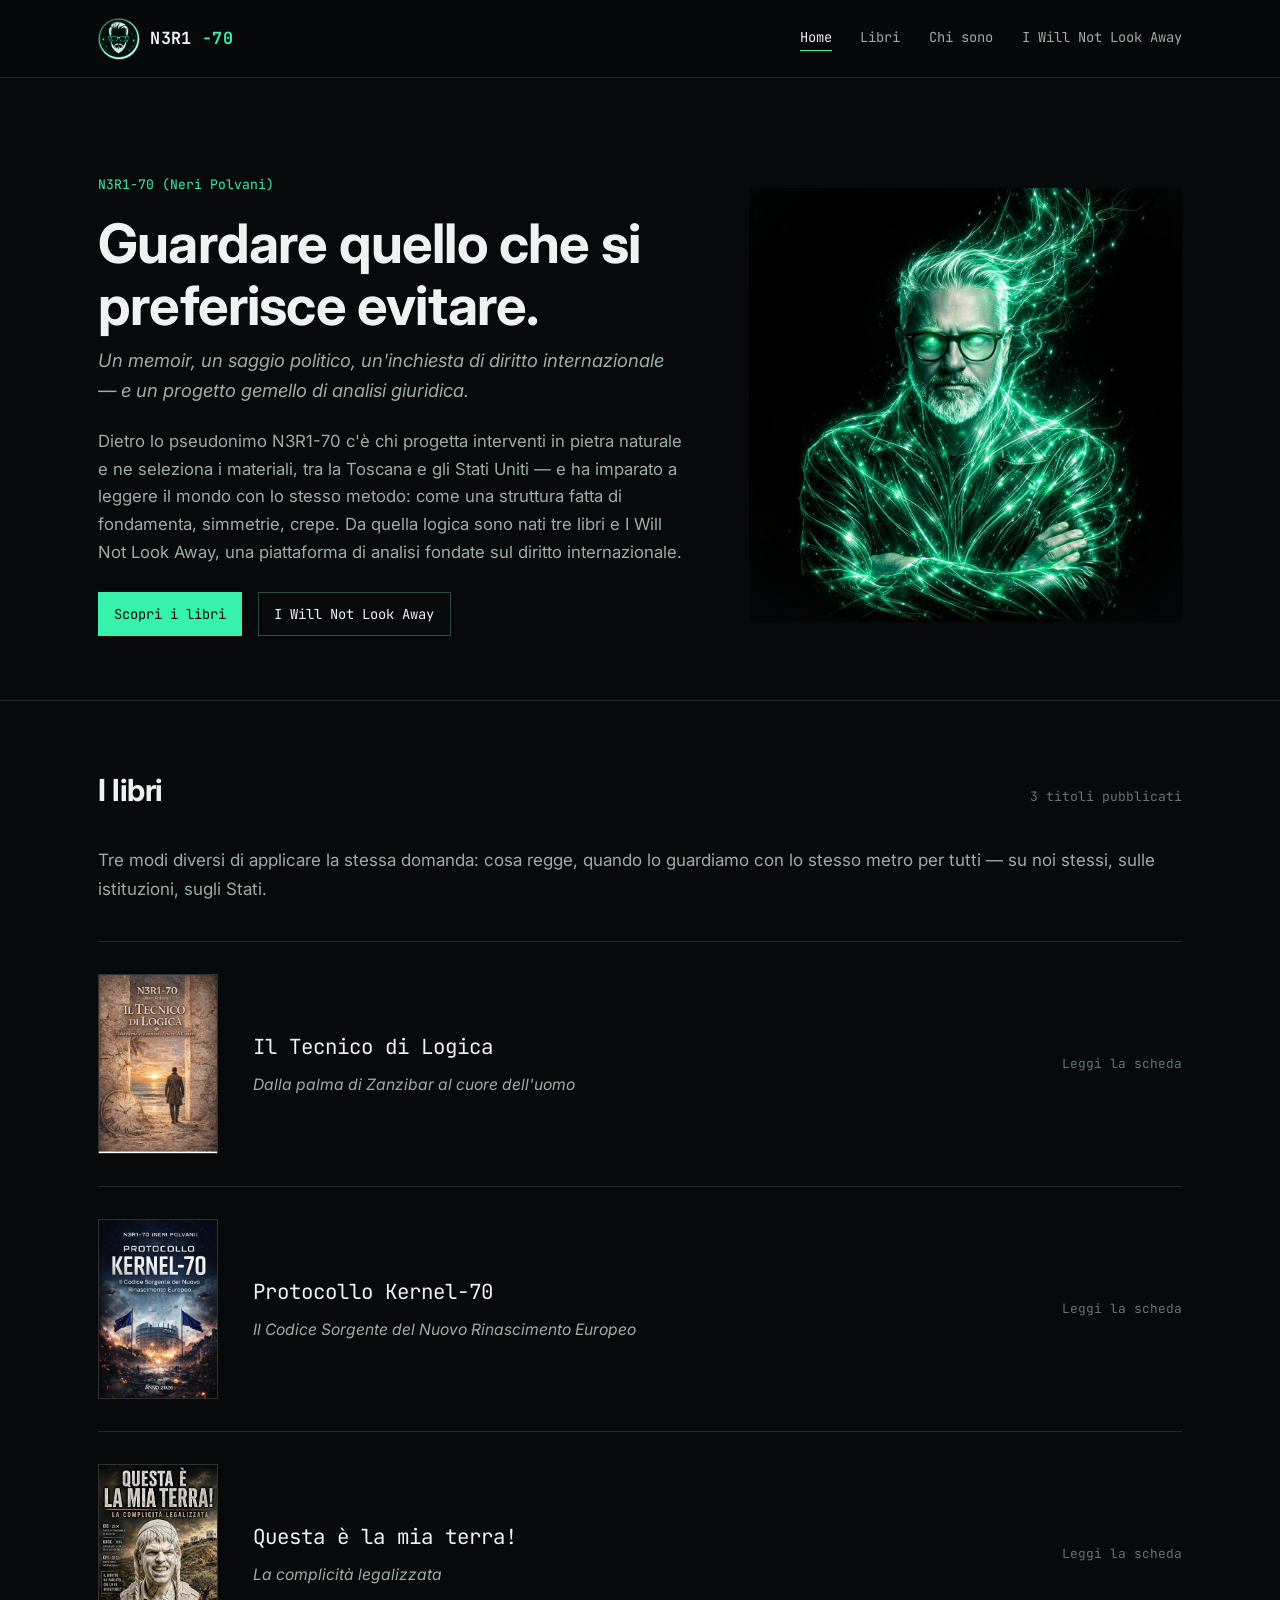
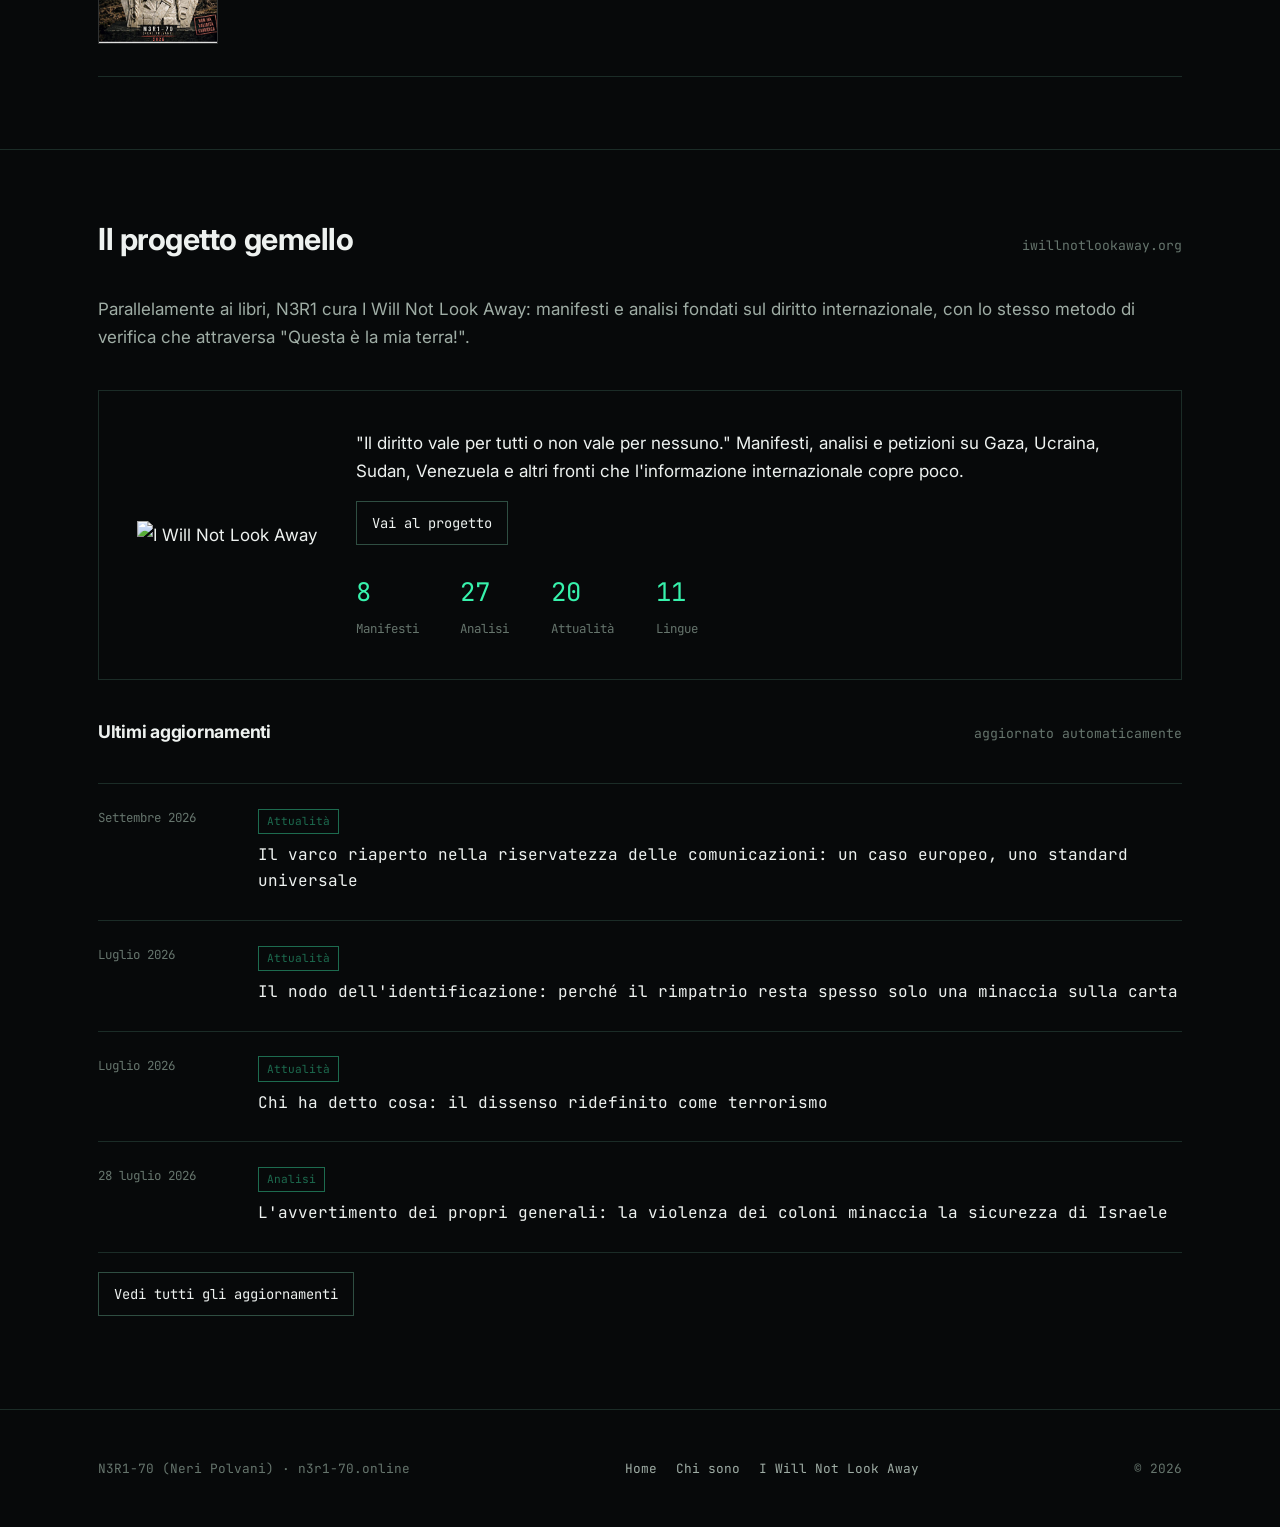
==== index.html @ 5b193ef1 "Add files via upload" ====
<!doctype html>
<html lang="it">
<head>
<meta charset="utf-8">
<meta name="viewport" content="width=device-width, initial-scale=1">
<title>N3R1-70 (Neri Polvani) — Il Tecnico di Logica | Libri e I Will Not Look Away</title>
<meta name="description" content="Sito di N3R1-70 (Neri Polvani): i libri Il Tecnico di Logica, Protocollo Kernel-70, Questa è la mia terra!, e il progetto I Will Not Look Away.">
<link rel="canonical" href="https://n3r1-70.online/index.html">
<meta property="og:title" content="N3R1-70 (Neri Polvani) — Il Tecnico di Logica | Libri e I Will Not Look Away">
<meta property="og:description" content="Sito di N3R1-70 (Neri Polvani): i libri Il Tecnico di Logica, Protocollo Kernel-70, Questa è la mia terra!, e il progetto I Will Not Look Away.">
<meta property="og:type" content="website">
<meta property="og:url" content="https://n3r1-70.online/index.html">
<meta property="og:image" content="https://n3r1-70.online/images/hero-portrait.jpg">
<meta name="theme-color" content="#07090a">
<link rel="icon" type="image/png" sizes="32x32" href="images/favicon-32.png">
<link rel="apple-touch-icon" href="images/favicon-180.png">
<link rel="preconnect" href="https://fonts.googleapis.com">
<link rel="preconnect" href="https://fonts.gstatic.com" crossorigin>
<link href="https://fonts.googleapis.com/css2?family=Inter:ital,wght@0,400;0,500;0,600;0,700;1,400;1,600&family=JetBrains+Mono:wght@400;500;700&display=swap" rel="stylesheet">
<link rel="stylesheet" href="css/style.css">

</head>
<body>
<a class="skip-link" href="#main">Vai al contenuto</a>
<div class="grid-backdrop" aria-hidden="true"></div>
<header class="site-header">
  <div class="shell">
    <a class="brand" href="index.html">
      <img src="images/logo.jpg" alt="" width="42" height="42">
      N3R1<span>-70</span>
    </a>
    <button class="nav-toggle" id="navToggle" aria-expanded="false" aria-controls="mainNav">☰</button>
    <nav class="main-nav" id="mainNav">
      <a href="index.html" aria-current="page">Home</a>
      <a href="index.html#libri">Libri</a>
      <a href="chi-sono.html">Chi sono</a>
      <a href="iwillnotlookaway.html">I Will Not Look Away</a>
    </nav>
  </div>
</header>
<main id="main">

<section class="hero">
  <div class="shell">
    <div>
      <span class="eyebrow-id">N3R1-70 (Neri Polvani)</span>
      <h1>Guardare quello che si preferisce evitare.</h1>
      <p class="subtitle">Un memoir, un saggio politico, un'inchiesta di diritto internazionale — e un progetto gemello di analisi giuridica.</p>
      <p class="lede">Dietro lo pseudonimo N3R1-70 c'è chi progetta interventi in pietra naturale e ne seleziona i materiali, tra la Toscana e gli Stati Uniti — e ha imparato a leggere il mondo con lo stesso metodo: come una struttura fatta di fondamenta, simmetrie, crepe. Da quella logica sono nati tre libri e I Will Not Look Away, una piattaforma di analisi fondate sul diritto internazionale.</p>
      <div class="hero-actions">
        <a class="btn btn-solid" href="#libri">Scopri i libri</a>
        <a class="btn" href="iwillnotlookaway.html">I Will Not Look Away</a>
      </div>
    </div>
    <div class="hero-portrait">
      <img src="images/hero-portrait.jpg" alt="Ritratto stilizzato dell'autore, sotto lo pseudonimo N3R1" width="1200" height="1200">
    </div>
  </div>
</section>

<section class="section" id="libri">
  <div class="shell">
    <div class="section-head">
      <h2>I libri</h2>
      <span class="section-note">3 titoli pubblicati</span>
    </div>
    <p class="section-intro">Tre modi diversi di applicare la stessa domanda: cosa regge, quando lo guardiamo con lo stesso metro per tutti — su noi stessi, sulle istituzioni, sugli Stati.</p>

    <div class="book-index">
      <a class="book-row" href="libro-tecnico-di-logica.html">
        <img class="book-thumb" src="images/covers/cover-tecnico-di-logica.jpg" alt="Copertina de Il Tecnico di Logica">
        <span>
          <span class="book-row-title" style="display:block;">Il Tecnico di Logica</span>
          <span class="book-row-sub">Dalla palma di Zanzibar al cuore dell'uomo</span>
        </span>
        <span class="book-row-cta">Leggi la scheda</span>
      </a>
      <a class="book-row" href="libro-protocollo-kernel-70.html">
        <img class="book-thumb" src="images/covers/cover-protocollo-kernel-70.jpg" alt="Copertina di Protocollo Kernel-70">
        <span>
          <span class="book-row-title" style="display:block;">Protocollo Kernel-70</span>
          <span class="book-row-sub">Il Codice Sorgente del Nuovo Rinascimento Europeo</span>
        </span>
        <span class="book-row-cta">Leggi la scheda</span>
      </a>
      <a class="book-row" href="libro-questa-e-la-mia-terra.html">
        <img class="book-thumb" src="images/covers/cover-questa-e-la-mia-terra.jpg" alt="Copertina di Questa è la mia terra!">
        <span>
          <span class="book-row-title" style="display:block;">Questa è la mia terra!</span>
          <span class="book-row-sub">La complicità legalizzata</span>
        </span>
        <span class="book-row-cta">Leggi la scheda</span>
      </a>
    </div>
  </div>
</section>

<section class="section">
  <div class="shell">
    <div class="section-head">
      <h2>Il progetto gemello</h2>
      <span class="section-note">iwillnotlookaway.org</span>
    </div>
    <p class="section-intro">Parallelamente ai libri, N3R1 cura I Will Not Look Away: manifesti e analisi fondati sul diritto internazionale, con lo stesso metodo di verifica che attraversa "Questa è la mia terra!".</p>

    <div class="iwnla-card">
      <img src="https://iwillnotlookaway.org/mark.png" alt="I Will Not Look Away" loading="lazy">
      <div>
        <p style="margin-bottom:1rem;">"Il diritto vale per tutti o non vale per nessuno." Manifesti, analisi e petizioni su Gaza, Ucraina, Sudan, Venezuela e altri fronti che l'informazione internazionale copre poco.</p>
        <a class="btn" href="iwillnotlookaway.html">Vai al progetto</a>
        <div class="stat-row">
          <div class="stat"><span class="stat-n" data-stat="manifesti">8</span><span class="stat-l">Manifesti</span></div>
          <div class="stat"><span class="stat-n" data-stat="analisi">27</span><span class="stat-l">Analisi</span></div>
          <div class="stat"><span class="stat-n" data-stat="attualita">20</span><span class="stat-l">Attualità</span></div>
          <div class="stat"><span class="stat-n" data-stat="lingue">11</span><span class="stat-l">Lingue</span></div>
        </div>
      </div>
    </div>

    <div class="section-head" style="margin-top:2.6rem;">
      <h2 style="font-size:1.1rem;">Ultimi aggiornamenti</h2>
      <span class="section-note">aggiornato automaticamente</span>
    </div>
    <div class="feed-list" id="feed-teaser" data-limit="4">
      <p class="feed-status">Caricamento aggiornamenti…</p>
    </div>
    <p style="margin-top:1.2rem;"><a class="btn" href="iwillnotlookaway.html">Vedi tutti gli aggiornamenti</a></p>
  </div>
</section>
</main>
<footer class="site-footer">
  <div class="shell">
    <span>N3R1-70 (Neri Polvani) · n3r1-70.online</span>
    <div class="footer-links">
      <a href="index.html">Home</a>
      <a href="chi-sono.html">Chi sono</a>
      <a href="iwillnotlookaway.html">I Will Not Look Away</a>
    </div>
    <span>&copy; 2026</span>
  </div>
</footer>
<script src="js/main.js"></script>
<script src="js/feed.js" defer></script>
</body>
</html>
---- css/style.css ----
/* ==========================================================================
   N3R1-70 — design system
   Palette e trama derivano dal logo del progetto (rete di linee su nero,
   verde-menta luminoso). Titoli in monospazio (logica/codice), testo in
   serif (memoria/letteratura) — la stessa dualità che attraversa i libri.
   ========================================================================== */

:root{
  --bg: #07090a;
  --bg-panel: #0d1210;
  --bg-panel-raised: #101715;
  --line: rgba(150, 255, 210, 0.14);
  --line-strong: rgba(150, 255, 210, 0.28);
  --frame: rgba(255, 255, 255, 0.16);
  --frame-hover: rgba(255, 255, 255, 0.34);
  --accent: #37f2ac;
  --accent-soft: rgba(55, 242, 172, 0.12);
  --accent-dim: #1d6b4f;
  --text: #eef2f0;
  --text-muted: #9fada5;
  --text-faint: #66756d;

  --font-mono: 'JetBrains Mono', ui-monospace, SFMono-Regular, Menlo, monospace;
  --font-display: 'Inter', -apple-system, 'Segoe UI', sans-serif;
  --font-serif: 'Inter', -apple-system, 'Segoe UI', sans-serif;

  --measure: 42em;
  --gutter: clamp(1.25rem, 4vw, 3rem);
}

*, *::before, *::after{ box-sizing: border-box; }

html{ background: var(--bg); color-scheme: dark; }

body{
  margin: 0;
  background: var(--bg);
  color: var(--text);
  font-family: var(--font-serif);
  font-size: 17px;
  line-height: 1.65;
  -webkit-font-smoothing: antialiased;
}

img{ max-width: 100%; display: block; }

a{ color: inherit; }

::selection{ background: var(--accent); color: #04120c; }

h1, h2, h3, h4{
  font-family: var(--font-display);
  font-weight: 700;
  line-height: 1.15;
  letter-spacing: -0.015em;
  margin: 0 0 0.6em;
}

p{ margin: 0 0 1.2em; }

.measure{ }

/* -------------------------------- backdrop -------------------------------- */

.grid-backdrop{
  position: fixed;
  inset: 0;
  z-index: -1;
  background-image:
    linear-gradient(var(--line) 1px, transparent 1px),
    linear-gradient(90deg, var(--line) 1px, transparent 1px);
  background-size: 64px 64px;
  -webkit-mask-image: radial-gradient(ellipse 80% 60% at 50% -10%, black 0%, transparent 70%);
          mask-image: radial-gradient(ellipse 80% 60% at 50% -10%, black 0%, transparent 70%);
  opacity: 0.55;
}

/* ---------------------------------- shell ---------------------------------- */

.shell{
  max-width: 1180px;
  margin: 0 auto;
  padding: 0 var(--gutter);
}

/* ----------------------------------- nav ------------------------------------ */

.site-header{
  border-bottom: 1px solid var(--line);
  position: sticky;
  top: 0;
  background: rgba(7, 9, 10, 0.86);
  backdrop-filter: blur(10px);
  z-index: 20;
}

.site-header .shell{
  display: flex;
  align-items: center;
  justify-content: space-between;
  padding-top: 1.1rem;
  padding-bottom: 1.1rem;
  gap: 1.5rem;
}

.brand{
  display: flex;
  align-items: center;
  gap: 0.65rem;
  text-decoration: none;
  font-family: var(--font-mono);
  font-weight: 700;
  font-size: 1.05rem;
  letter-spacing: 0.02em;
  color: var(--text);
  white-space: nowrap;
}

.brand img{
  width: 42px;
  height: 42px;
  border-radius: 50%;
  border: 1px solid var(--line-strong);
}

.brand span{ color: var(--accent); }

.main-nav{
  display: flex;
  gap: clamp(1rem, 2.4vw, 1.8rem);
  flex-wrap: wrap;
  font-family: var(--font-mono);
  font-size: 0.86rem;
}

.main-nav a{
  text-decoration: none;
  color: var(--text-muted);
  padding-bottom: 2px;
  border-bottom: 1px solid transparent;
  transition: color .15s ease, border-color .15s ease;
}

.main-nav a:hover,
.main-nav a[aria-current="page"]{
  color: var(--text);
  border-color: var(--accent);
}

.nav-toggle{ display: none; }

@media (max-width: 720px){
  .nav-toggle{
    display: inline-flex;
    align-items: center;
    justify-content: center;
    width: 38px; height: 38px;
    border: 1px solid var(--line-strong);
    background: transparent;
    color: var(--text);
    font-family: var(--font-mono);
  }
  .main-nav{
    display: none;
    position: absolute;
    top: 100%; left: 0; right: 0;
    background: var(--bg-panel);
    border-bottom: 1px solid var(--line);
    padding: 1rem var(--gutter) 1.4rem;
    flex-direction: column;
    gap: 0.9rem;
  }
  .main-nav.is-open{ display: flex; }
}

/* ---------------------------------- hero ------------------------------------ */

.hero{
  padding: clamp(3rem, 8vw, 6rem) 0 clamp(2.5rem, 6vw, 4rem);
  border-bottom: 1px solid var(--line);
}

.hero .shell{
  display: grid;
  grid-template-columns: 1.15fr 0.85fr;
  gap: clamp(2rem, 5vw, 4rem);
  align-items: center;
}

@media (max-width: 860px){
  .hero .shell{ grid-template-columns: 1fr; }
  .hero-portrait{ order: -1; max-width: min(440px, 85%); margin: 0 auto; }
}

.eyebrow-id{
  font-family: var(--font-mono);
  font-size: 0.82rem;
  color: var(--accent);
  display: block;
  margin-bottom: 1rem;
}

.hero h1{
  font-size: clamp(2.1rem, 4.4vw, 3.4rem);
  margin-bottom: 0.5rem;
}

.hero .subtitle{
  font-family: var(--font-serif);
  font-style: italic;
  color: var(--text-muted);
  font-size: 1.15rem;
  margin-bottom: 1.4rem;
}

.hero p.lede{
  color: var(--text-muted);
  font-size: 1.05rem;
}

.hero-actions{
  display: flex;
  gap: 1rem;
  flex-wrap: wrap;
  margin-top: 1.6rem;
}

.hero-portrait{
  position: relative;
}

.hero-portrait img{
  width: 100%;
  height: auto;
  display: block;
  -webkit-mask-image: radial-gradient(ellipse 82% 82% at 50% 45%, black 62%, transparent 100%);
          mask-image: radial-gradient(ellipse 82% 82% at 50% 45%, black 62%, transparent 100%);
}

/* --------------------------------- buttons ---------------------------------- */

.btn{
  display: inline-flex;
  align-items: center;
  gap: 0.5rem;
  font-family: var(--font-mono);
  font-size: 0.86rem;
  text-decoration: none;
  padding: 0.7em 1.1em;
  border: 1px solid var(--line-strong);
  color: var(--text);
  background: transparent;
  transition: border-color .15s ease, background .15s ease, color .15s ease;
}

.btn:hover{ border-color: var(--accent); color: var(--accent); }

.btn-solid{
  background: var(--accent);
  color: #04140d;
  border-color: var(--accent);
}

.btn-solid:hover{
  background: transparent;
  color: var(--accent);
}

/* --------------------------------- sections ---------------------------------- */

.section{
  padding: clamp(2.6rem, 6vw, 4.5rem) 0;
  border-bottom: 1px solid var(--line);
}

.section:last-of-type{ border-bottom: none; }

.section-head{
  display: flex;
  justify-content: space-between;
  align-items: baseline;
  gap: 1.5rem;
  margin-bottom: clamp(1.6rem, 4vw, 2.4rem);
  flex-wrap: wrap;
}

.section-head h2{ font-size: clamp(1.4rem, 2.6vw, 1.9rem); margin: 0; }

.section-head .section-note{
  font-family: var(--font-mono);
  font-size: 0.82rem;
  color: var(--text-faint);
}

.section-intro{
  color: var(--text-muted);
  margin-bottom: clamp(1.6rem, 4vw, 2.4rem);
}

/* ------------------------------ book index list ------------------------------- */

.book-index{
  border-top: 1px solid var(--line);
}

.book-row{
  display: grid;
  grid-template-columns: 7.5rem 1fr auto;
  gap: clamp(1rem, 3vw, 2.2rem);
  align-items: center;
  padding: clamp(1.4rem, 3vw, 2rem) 0;
  border-bottom: 1px solid var(--line);
  text-decoration: none;
  color: var(--text);
}

.book-row:hover .book-row-title{ color: var(--accent); }

.book-mark{
  font-family: var(--font-mono);
  font-size: 0.75rem;
  color: var(--text-faint);
  border: 1px solid var(--line-strong);
  padding: 0.5rem 0.4rem;
  text-align: center;
  transition: border-color .15s ease, color .15s ease;
}

.book-thumb{
  width: 100%;
  aspect-ratio: 2 / 3;
  object-fit: cover;
  border: 1px solid var(--frame);
  transition: border-color .15s ease;
}

.book-row:hover .book-thumb{ border-color: var(--frame-hover); }

.book-row-title{
  font-family: var(--font-mono);
  font-size: clamp(1.05rem, 2vw, 1.3rem);
  transition: color .15s ease;
  margin-bottom: 0.35rem;
}

.book-row-sub{
  font-family: var(--font-serif);
  font-style: italic;
  color: var(--text-muted);
  font-size: 0.98rem;
}

.book-row-cta{
  font-family: var(--font-mono);
  font-size: 0.8rem;
  color: var(--text-faint);
  white-space: nowrap;
}

@media (max-width: 620px){
  .book-row{ grid-template-columns: 5.5rem 1fr; }
  .book-row-cta{ display: none; }
}

/* --------------------------------- book page ---------------------------------- */

.book-hero{
  display: grid;
  grid-template-columns: 220px 1fr;
  gap: clamp(1.8rem, 4vw, 3rem);
  align-items: start;
  padding: clamp(2.4rem, 6vw, 4rem) 0;
  border-bottom: 1px solid var(--line);
}

@media (max-width: 720px){
  .book-hero{ grid-template-columns: 1fr; }
  .book-cover{ max-width: 200px; }
}

.book-cover{
  border: 1px solid var(--frame);
  background: var(--bg-panel);
  padding: 8px;
  position: relative;
  box-shadow: 0 30px 60px -30px rgba(0,0,0,0.7);
}

.book-cover img{
  width: 100%;
  height: auto;
  display: block;
}

.book-meta-label{
  font-family: var(--font-mono);
  font-size: 0.78rem;
  color: var(--accent);
  display: block;
  margin-bottom: 0.9rem;
}

.book-hero h1{ font-size: clamp(1.8rem, 3.6vw, 2.6rem); }

.book-hero .subtitle{
  font-family: var(--font-serif);
  font-style: italic;
  color: var(--text-muted);
  font-size: 1.1rem;
  margin-bottom: 1.3rem;
}

.byline{
  font-family: var(--font-mono);
  font-size: 0.82rem;
  color: var(--text-faint);
  margin-top: -0.8rem;
  margin-bottom: 1.3rem;
}

.book-body{
  padding-top: clamp(2rem, 5vw, 3rem);
}

.book-body p{ color: var(--text); }

.book-body p:first-of-type{
  font-size: 1.08rem;
}

.pull{
  border-left: 2px solid var(--accent);
  padding-left: 1.2rem;
  margin: 2rem 0;
  font-family: var(--font-serif);
  font-style: italic;
  color: var(--text-muted);
  font-size: 1.1rem;
}

.protocol-list{
  list-style: none;
  margin: 1.6rem 0;
  padding: 0;
  display: grid;
  gap: 0.9rem;
}

.protocol-list li{
  border: 1px solid var(--line);
  padding: 0.9rem 1.1rem;
  background: var(--bg-panel);
}

.protocol-list strong{
  font-family: var(--font-mono);
  color: var(--accent);
  display: block;
  font-size: 0.92rem;
  margin-bottom: 0.3rem;
}

/* ----------------------------------- feed ------------------------------------ */

.feed-list{ border-top: 1px solid var(--line); }

.feed-item{
  display: grid;
  grid-template-columns: 8rem 1fr;
  gap: clamp(1rem, 3vw, 2rem);
  padding: 1.3rem 0;
  border-bottom: 1px solid var(--line);
  text-decoration: none;
  color: var(--text);
}

.feed-item:hover .feed-title{ color: var(--accent); }

.feed-date{
  font-family: var(--font-mono);
  font-size: 0.78rem;
  color: var(--text-faint);
  padding-top: 0.2rem;
}

.feed-title{
  font-family: var(--font-mono);
  font-size: 1rem;
  transition: color .15s ease;
  margin-bottom: 0.3rem;
}

.feed-excerpt{
  color: var(--text-muted);
  font-size: 0.95rem;
  margin: 0;
}

.feed-category{
  display: inline-block;
  font-family: var(--font-mono);
  font-size: 0.7rem;
  color: var(--accent-dim);
  border: 1px solid var(--accent-dim);
  padding: 0.15rem 0.5rem;
  margin-bottom: 0.5rem;
}

@media (max-width: 620px){
  .feed-item{ grid-template-columns: 1fr; gap: 0.4rem; }
}

.feed-status{
  font-family: var(--font-mono);
  font-size: 0.85rem;
  color: var(--text-faint);
  padding: 1.2rem 0;
}

/* ---------------------------------- panel card -------------------------------- */

.panel{
  border: 1px solid var(--line);
  background: var(--bg-panel);
  padding: clamp(1.6rem, 4vw, 2.4rem);
}

.panel + .panel{ margin-top: 1.2rem; }

.iwnla-card{
  display: grid;
  grid-template-columns: auto 1fr;
  gap: clamp(1.4rem, 4vw, 2.4rem);
  align-items: center;
  border: 1px solid var(--line);
  padding: clamp(1.6rem, 4vw, 2.4rem);
}

@media (max-width: 700px){
  .iwnla-card{ grid-template-columns: 1fr; }
}

.iwnla-card img{ max-width: 220px; max-height: 110px; width: auto; height: auto; object-fit: contain; }

.stat-row{
  display: flex;
  flex-wrap: wrap;
  gap: clamp(1.4rem, 4vw, 2.6rem);
  margin-top: 1.6rem;
}

.stat{
  font-family: var(--font-mono);
}

.stat .stat-n{
  font-size: 1.6rem;
  color: var(--accent);
  display: block;
}

.stat .stat-l{
  font-size: 0.78rem;
  color: var(--text-faint);
}

/* --------------------------------- about / bio -------------------------------- */

.bio-grid{
  display: grid;
  grid-template-columns: 1fr 1fr;
  gap: clamp(2rem, 5vw, 4rem);
  align-items: start;
}

@media (max-width: 780px){
  .bio-grid{ grid-template-columns: 1fr; }
}

.timeline{
  border-left: 1px solid var(--line-strong);
  padding-left: 1.4rem;
  display: grid;
  gap: 1.4rem;
}

.timeline-item .t-mark{
  font-family: var(--font-mono);
  font-size: 0.78rem;
  color: var(--accent);
  display: block;
  margin-bottom: 0.3rem;
}

/* ----------------------------------- footer ------------------------------------ */

.site-footer{
  border-top: 1px solid var(--line);
  padding: clamp(2rem, 5vw, 3rem) 0;
}

.site-footer .shell{
  display: flex;
  justify-content: space-between;
  align-items: center;
  flex-wrap: wrap;
  gap: 1rem;
  font-family: var(--font-mono);
  font-size: 0.8rem;
  color: var(--text-faint);
}

.site-footer a{ text-decoration: none; color: var(--text-muted); }
.site-footer a:hover{ color: var(--accent); }

.footer-links{ display: flex; gap: 1.2rem; flex-wrap: wrap; }

/* ------------------------------------ misc -------------------------------------- */

.skip-link{
  position: absolute;
  left: -999px;
  top: auto;
  background: var(--accent);
  color: #04140d;
  padding: 0.6rem 1rem;
  font-family: var(--font-mono);
  z-index: 100;
}
.skip-link:focus{ left: var(--gutter); top: 0.6rem; }

:focus-visible{
  outline: 2px solid var(--accent);
  outline-offset: 2px;
}

@media (prefers-reduced-motion: reduce){
  *{ animation-duration: 0.001ms !important; animation-iteration-count: 1 !important; transition-duration: 0.001ms !important; }
}
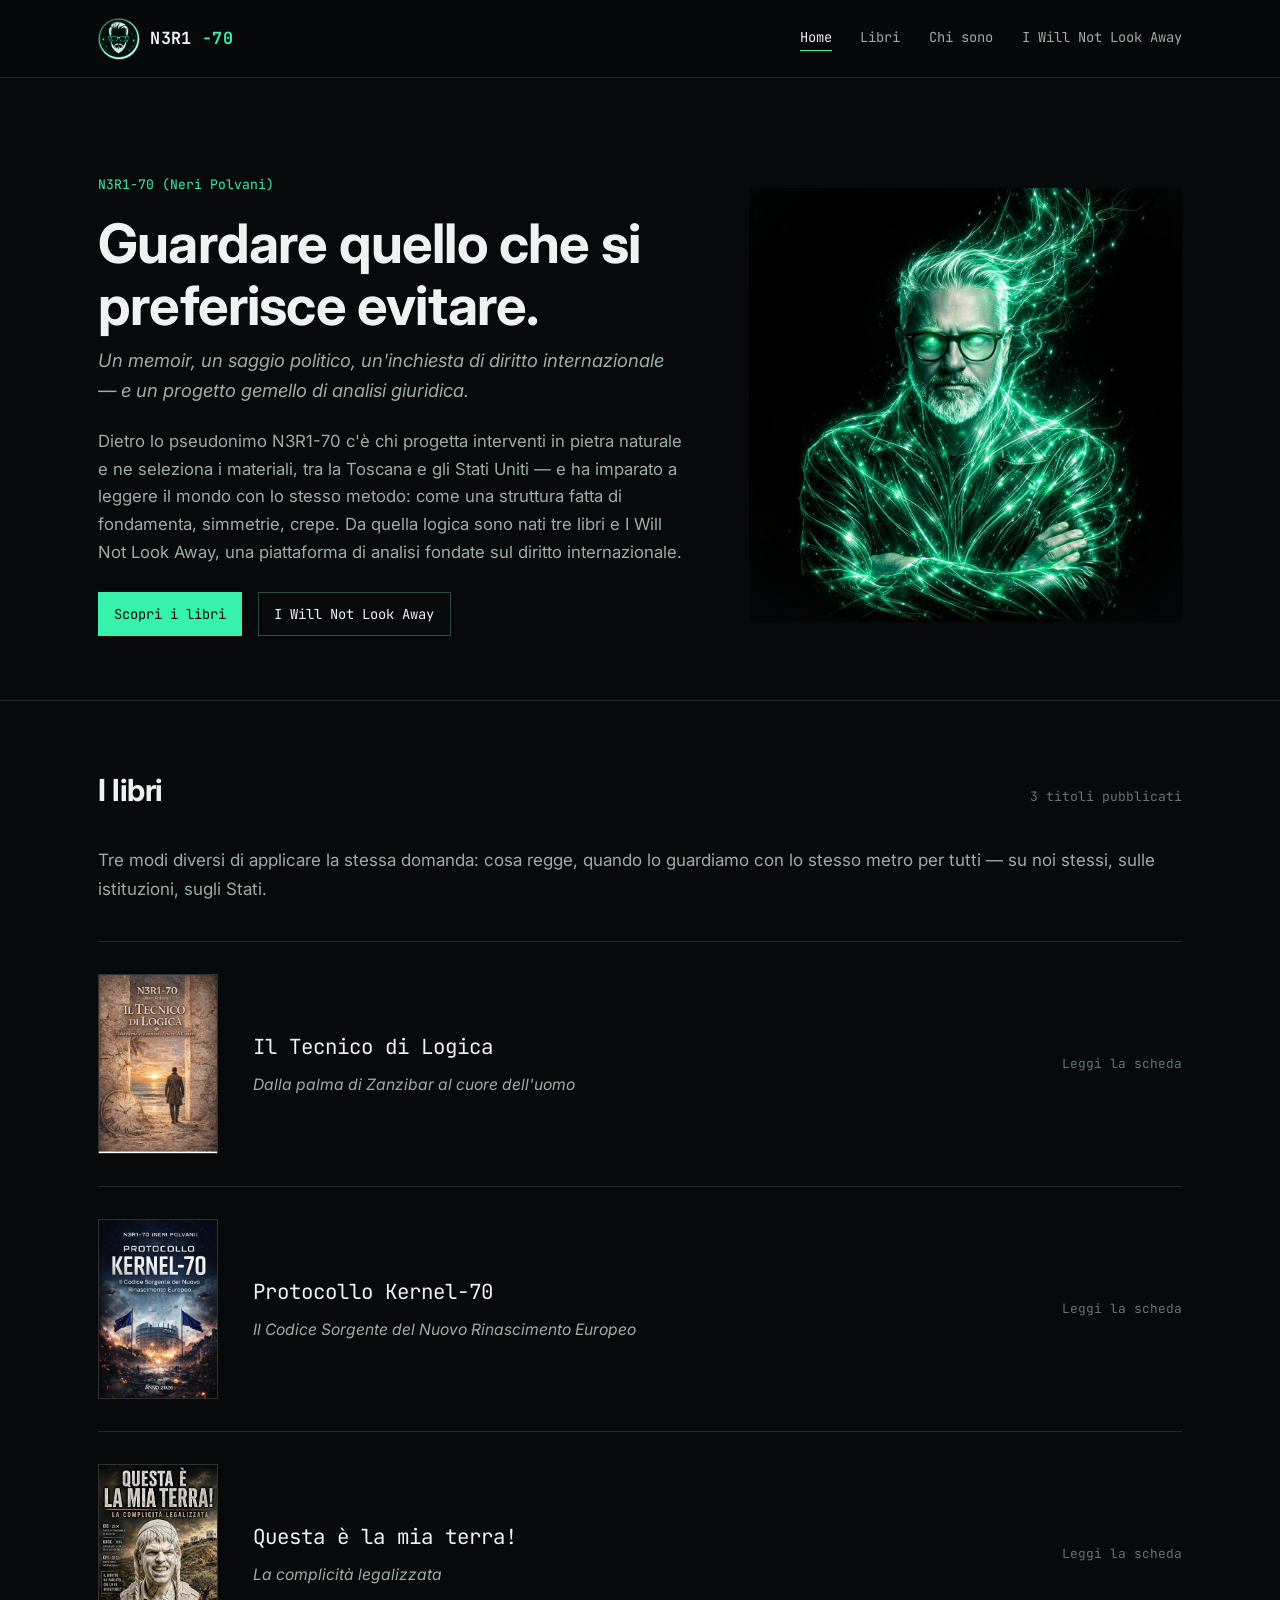
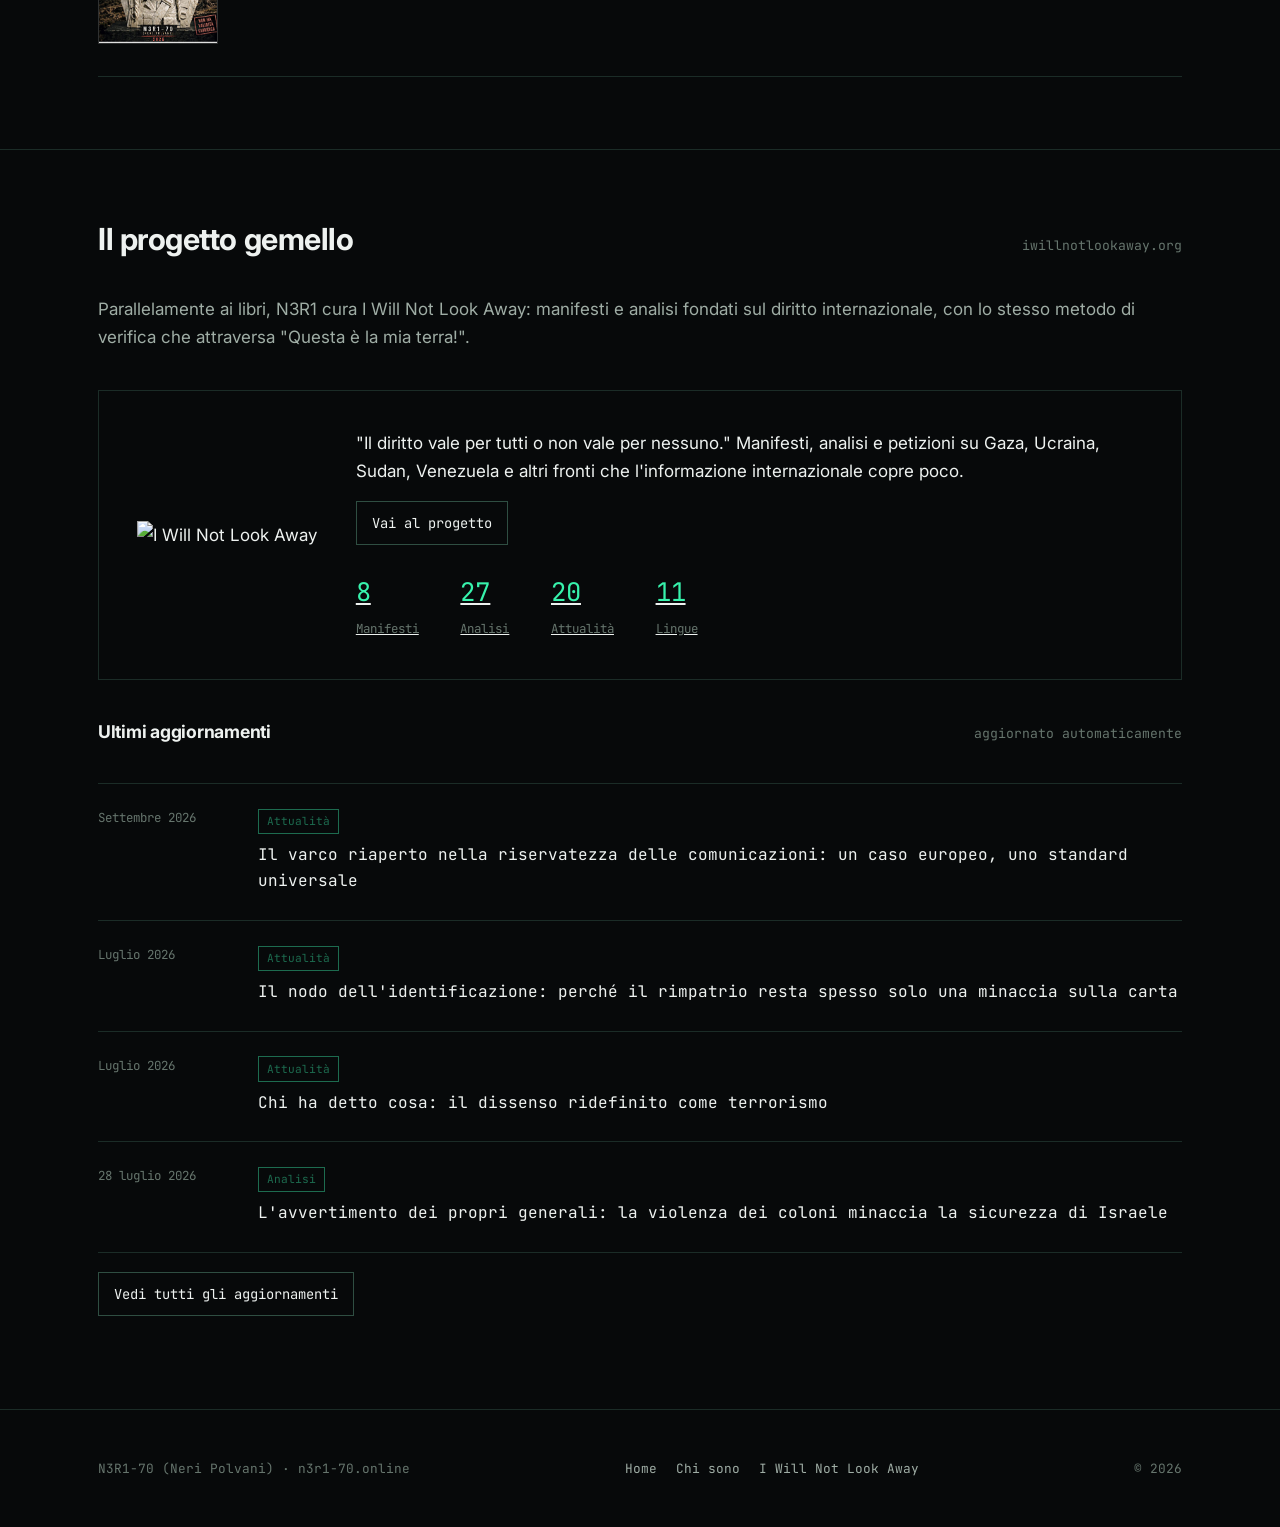
==== commit 90061850: "Add files via upload" ====
--- a/index.html
+++ b/index.html
@@ -109,10 +109,10 @@
         <p style="margin-bottom:1rem;">"Il diritto vale per tutti o non vale per nessuno." Manifesti, analisi e petizioni su Gaza, Ucraina, Sudan, Venezuela e altri fronti che l'informazione internazionale copre poco.</p>
         <a class="btn" href="iwillnotlookaway.html">Vai al progetto</a>
         <div class="stat-row">
-          <div class="stat"><span class="stat-n" data-stat="manifesti">8</span><span class="stat-l">Manifesti</span></div>
-          <div class="stat"><span class="stat-n" data-stat="analisi">27</span><span class="stat-l">Analisi</span></div>
-          <div class="stat"><span class="stat-n" data-stat="attualita">20</span><span class="stat-l">Attualità</span></div>
-          <div class="stat"><span class="stat-n" data-stat="lingue">11</span><span class="stat-l">Lingue</span></div>
+          <a class="stat" href="https://iwillnotlookaway.org/s/it/manifesti.html" target="_blank" rel="noopener"><span class="stat-n" data-stat="manifesti">8</span><span class="stat-l">Manifesti</span></a>
+          <a class="stat" href="https://iwillnotlookaway.org/s/it/notizie.html" target="_blank" rel="noopener"><span class="stat-n" data-stat="analisi">27</span><span class="stat-l">Analisi</span></a>
+          <a class="stat" href="https://iwillnotlookaway.org/s/it/attualita.html" target="_blank" rel="noopener"><span class="stat-n" data-stat="attualita">20</span><span class="stat-l">Attualità</span></a>
+          <a class="stat" href="https://iwillnotlookaway.org/s/it/lingue.html" target="_blank" rel="noopener"><span class="stat-n" data-stat="lingue">11</span><span class="stat-l">Lingue</span></a>
         </div>
       </div>
     </div>
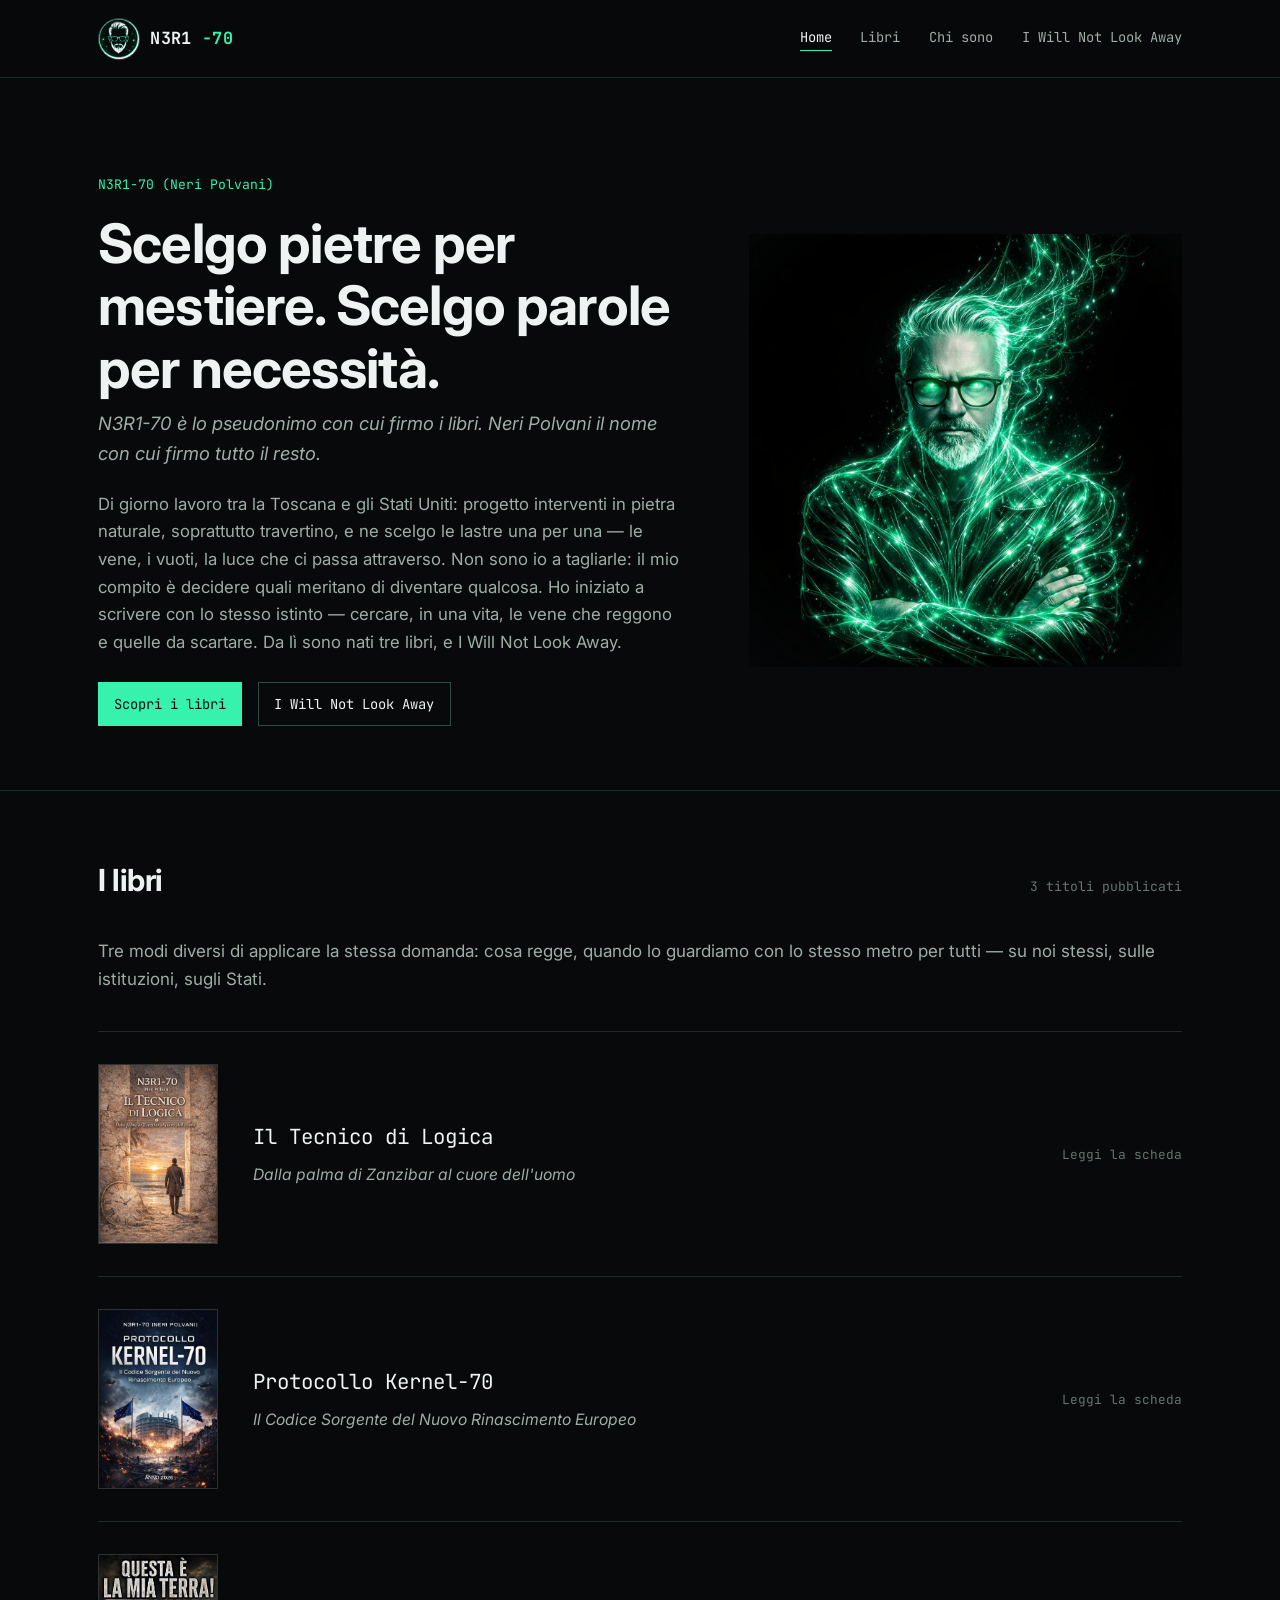
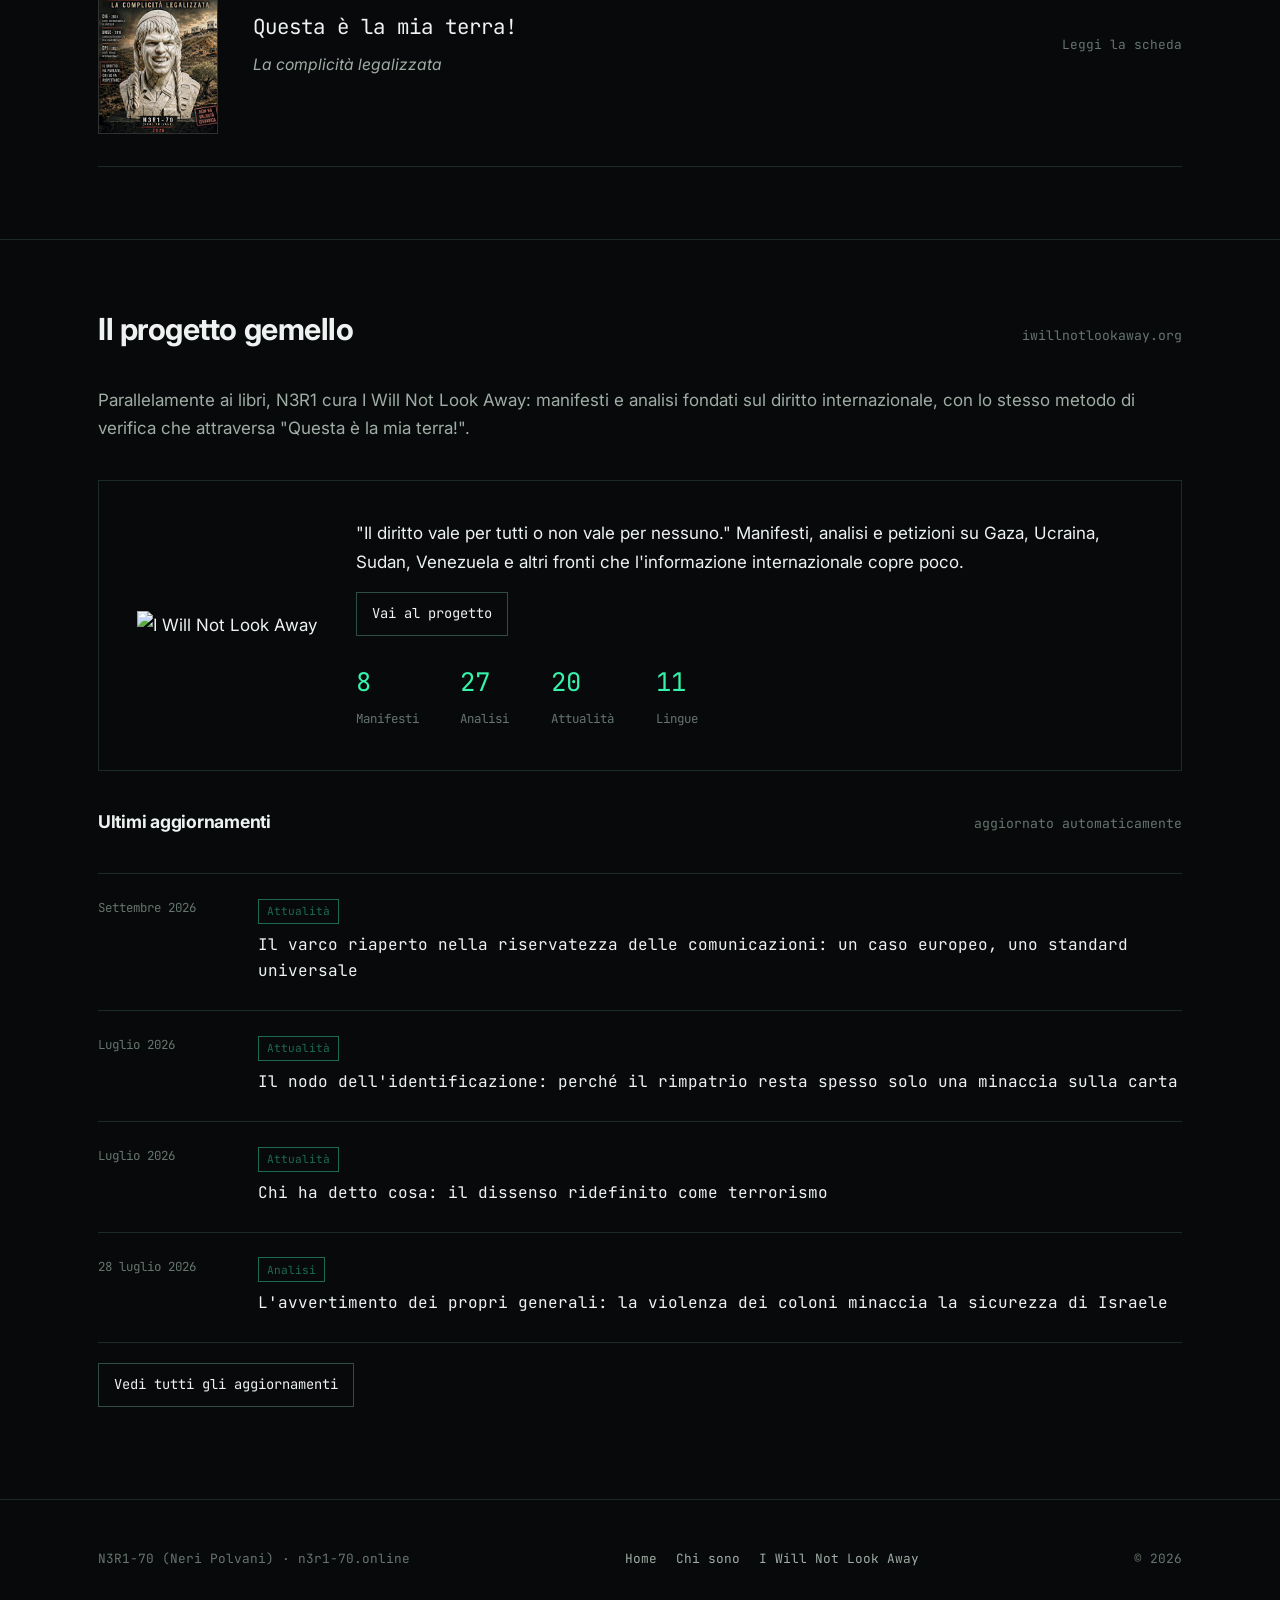
==== commit 570c8fb8: "Add files via upload" ====
--- a/index.html
+++ b/index.html
@@ -44,9 +44,9 @@
   <div class="shell">
     <div>
       <span class="eyebrow-id">N3R1-70 (Neri Polvani)</span>
-      <h1>Guardare quello che si preferisce evitare.</h1>
-      <p class="subtitle">Un memoir, un saggio politico, un'inchiesta di diritto internazionale — e un progetto gemello di analisi giuridica.</p>
-      <p class="lede">Dietro lo pseudonimo N3R1-70 c'è chi progetta interventi in pietra naturale e ne seleziona i materiali, tra la Toscana e gli Stati Uniti — e ha imparato a leggere il mondo con lo stesso metodo: come una struttura fatta di fondamenta, simmetrie, crepe. Da quella logica sono nati tre libri e I Will Not Look Away, una piattaforma di analisi fondate sul diritto internazionale.</p>
+      <h1>Scelgo pietre per mestiere. Scelgo parole per necessità.</h1>
+      <p class="subtitle">N3R1-70 è lo pseudonimo con cui firmo i libri. Neri Polvani il nome con cui firmo tutto il resto.</p>
+      <p class="lede">Di giorno lavoro tra la Toscana e gli Stati Uniti: progetto interventi in pietra naturale, soprattutto travertino, e ne scelgo le lastre una per una — le vene, i vuoti, la luce che ci passa attraverso. Non sono io a tagliarle: il mio compito è decidere quali meritano di diventare qualcosa. Ho iniziato a scrivere con lo stesso istinto — cercare, in una vita, le vene che reggono e quelle da scartare. Da lì sono nati tre libri, e I Will Not Look Away.</p>
       <div class="hero-actions">
         <a class="btn btn-solid" href="#libri">Scopri i libri</a>
         <a class="btn" href="iwillnotlookaway.html">I Will Not Look Away</a>
--- a/css/style.css
+++ b/css/style.css
@@ -551,7 +551,13 @@
 
 .stat{
   font-family: var(--font-mono);
-}
+  text-decoration: none;
+  display: block;
+}
+
+a.stat{ transition: opacity .15s ease; }
+a.stat:hover{ opacity: 0.8; }
+a.stat:hover .stat-l{ color: var(--accent); }
 
 .stat .stat-n{
   font-size: 1.6rem;
@@ -562,6 +568,7 @@
 .stat .stat-l{
   font-size: 0.78rem;
   color: var(--text-faint);
+  transition: color .15s ease;
 }
 
 /* --------------------------------- about / bio -------------------------------- */
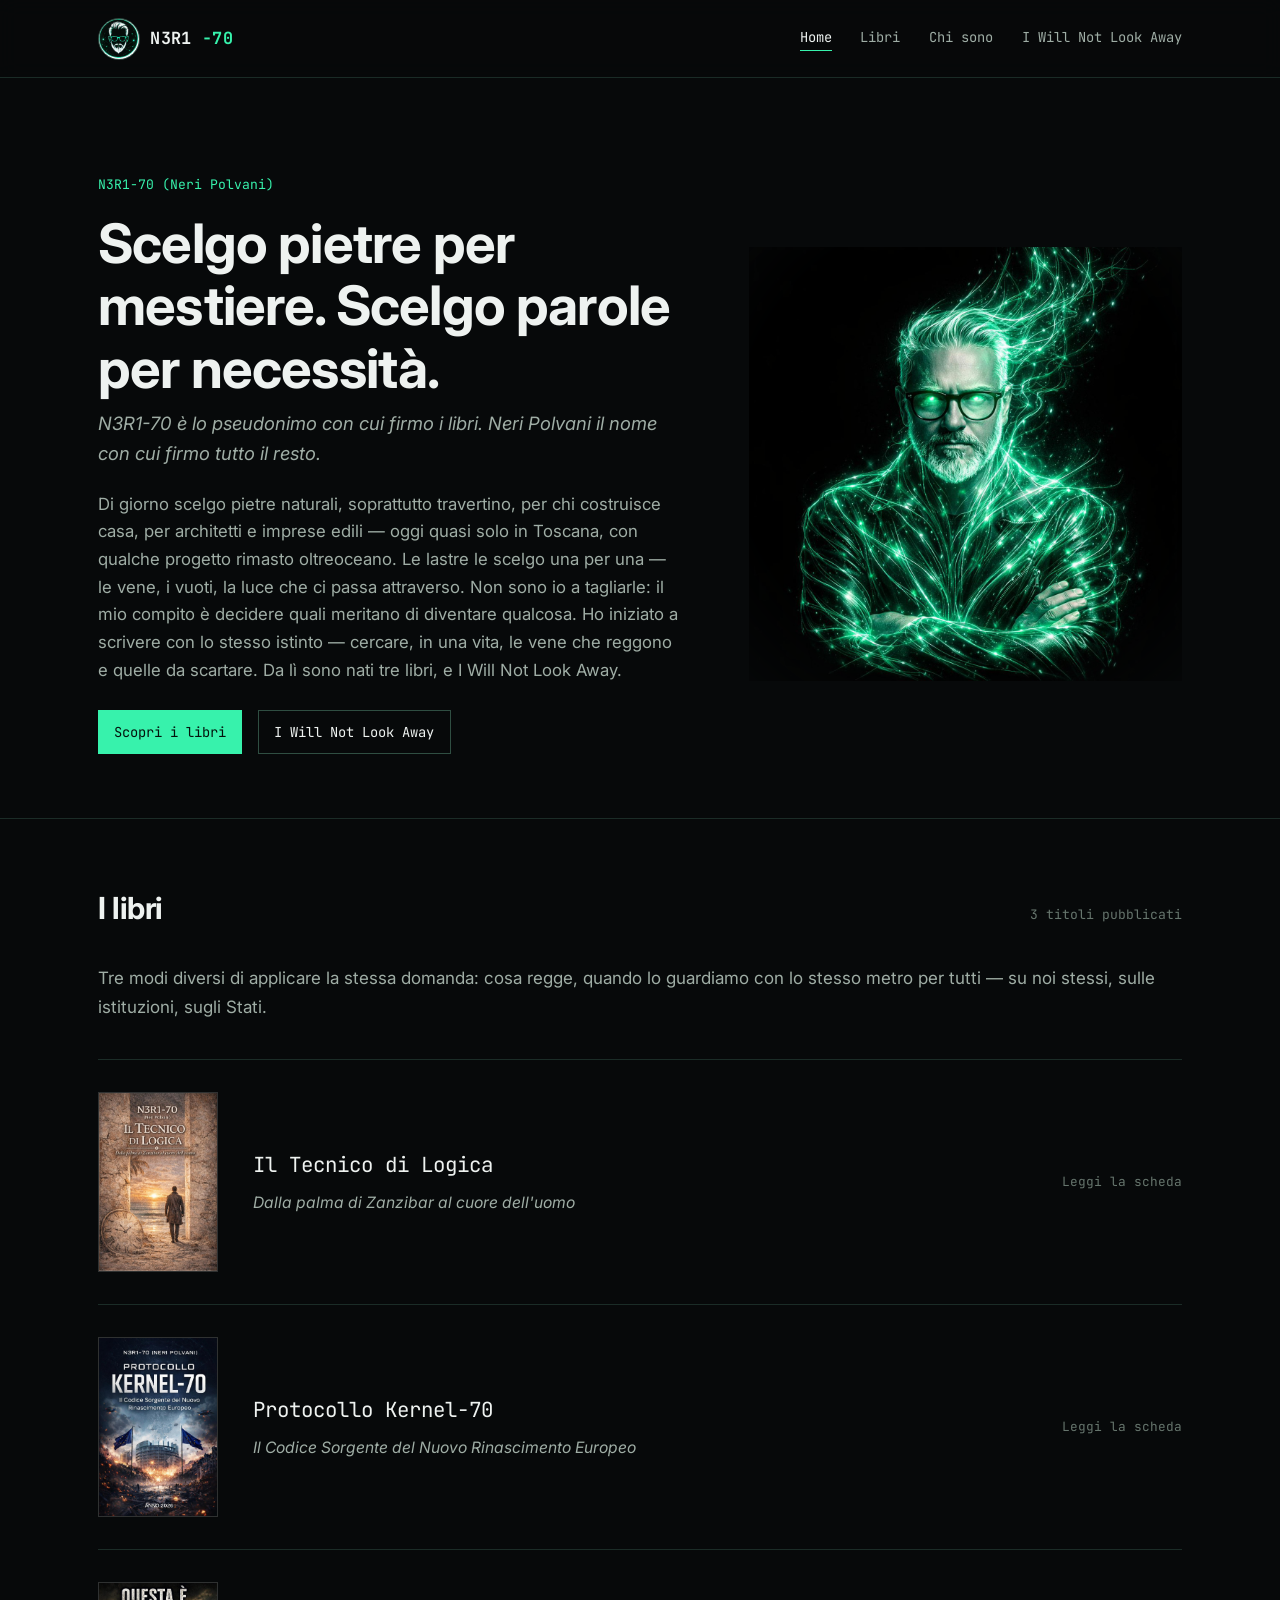
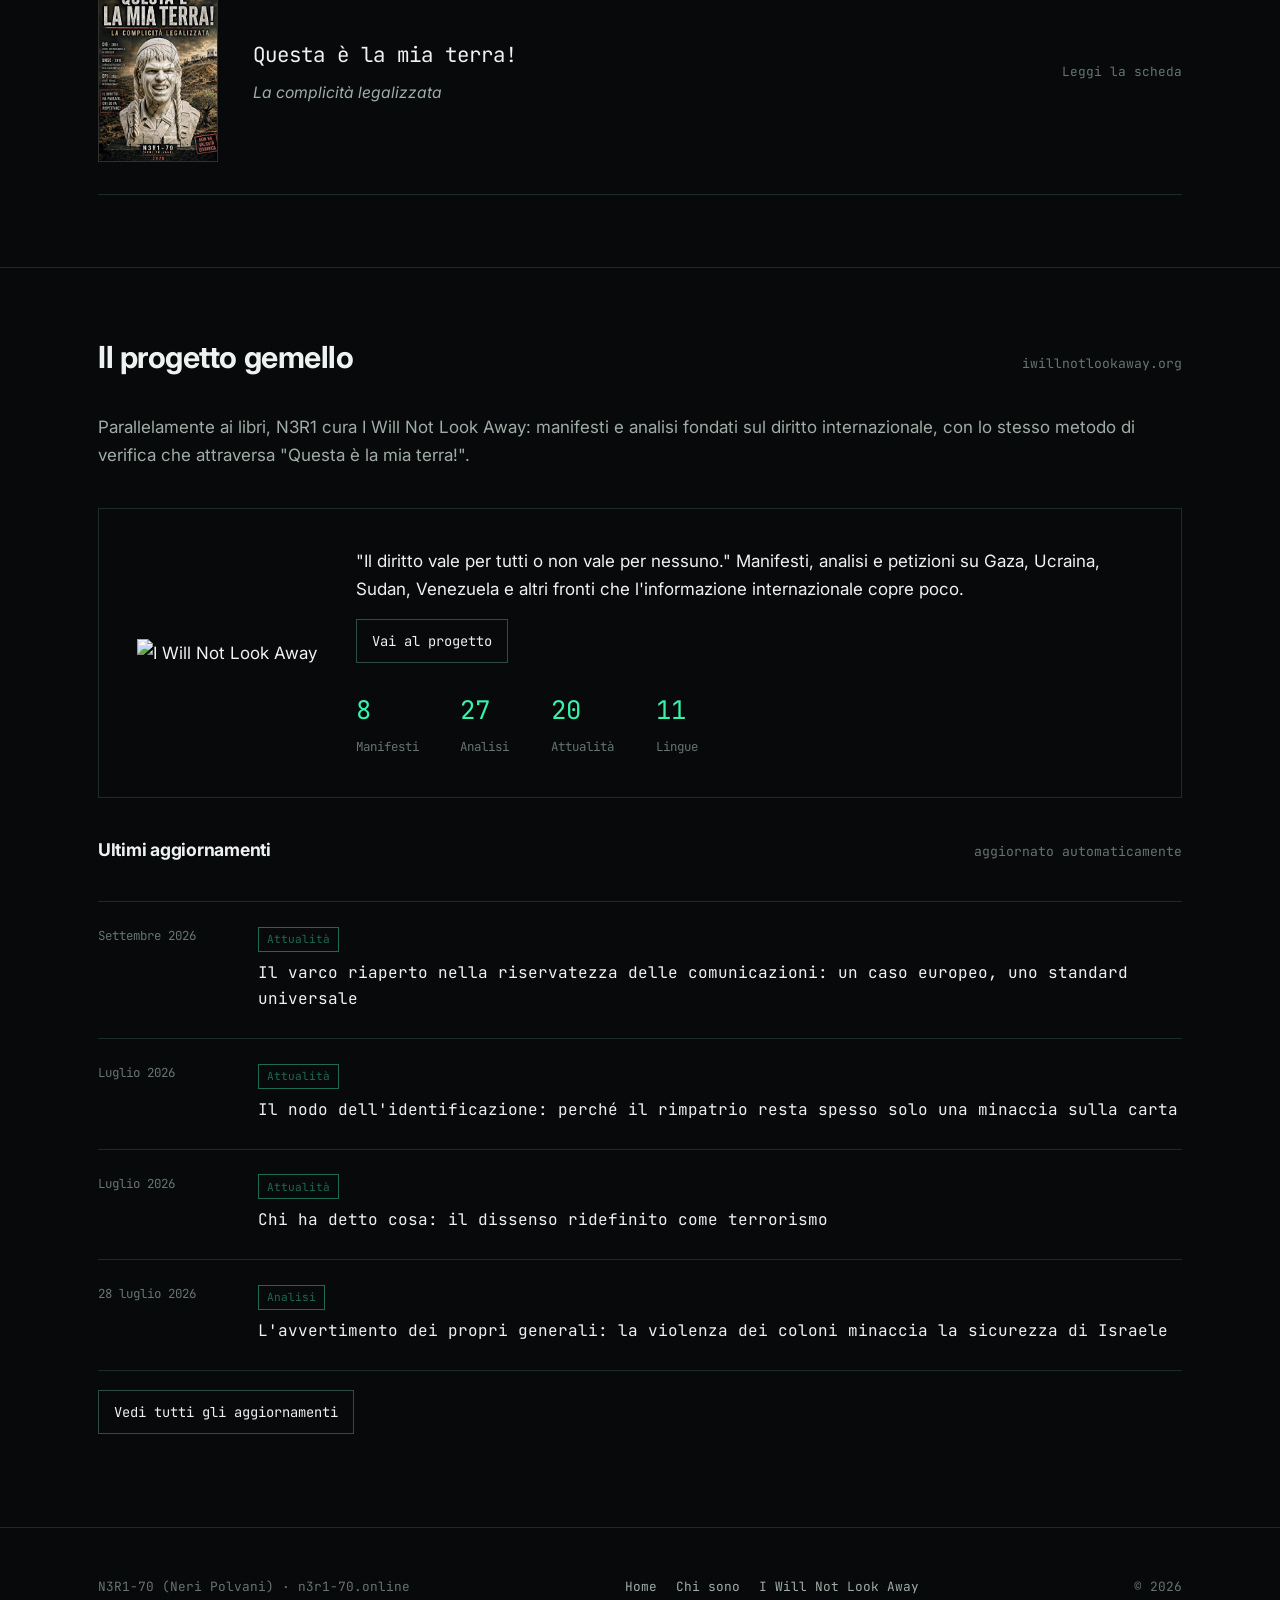
==== commit d1d0c9ac: "Add files via upload" ====
--- a/index.html
+++ b/index.html
@@ -46,7 +46,7 @@
       <span class="eyebrow-id">N3R1-70 (Neri Polvani)</span>
       <h1>Scelgo pietre per mestiere. Scelgo parole per necessità.</h1>
       <p class="subtitle">N3R1-70 è lo pseudonimo con cui firmo i libri. Neri Polvani il nome con cui firmo tutto il resto.</p>
-      <p class="lede">Di giorno lavoro tra la Toscana e gli Stati Uniti: progetto interventi in pietra naturale, soprattutto travertino, e ne scelgo le lastre una per una — le vene, i vuoti, la luce che ci passa attraverso. Non sono io a tagliarle: il mio compito è decidere quali meritano di diventare qualcosa. Ho iniziato a scrivere con lo stesso istinto — cercare, in una vita, le vene che reggono e quelle da scartare. Da lì sono nati tre libri, e I Will Not Look Away.</p>
+      <p class="lede">Di giorno scelgo pietre naturali, soprattutto travertino, per chi costruisce casa, per architetti e imprese edili — oggi quasi solo in Toscana, con qualche progetto rimasto oltreoceano. Le lastre le scelgo una per una — le vene, i vuoti, la luce che ci passa attraverso. Non sono io a tagliarle: il mio compito è decidere quali meritano di diventare qualcosa. Ho iniziato a scrivere con lo stesso istinto — cercare, in una vita, le vene che reggono e quelle da scartare. Da lì sono nati tre libri, e I Will Not Look Away.</p>
       <div class="hero-actions">
         <a class="btn btn-solid" href="#libri">Scopri i libri</a>
         <a class="btn" href="iwillnotlookaway.html">I Will Not Look Away</a>
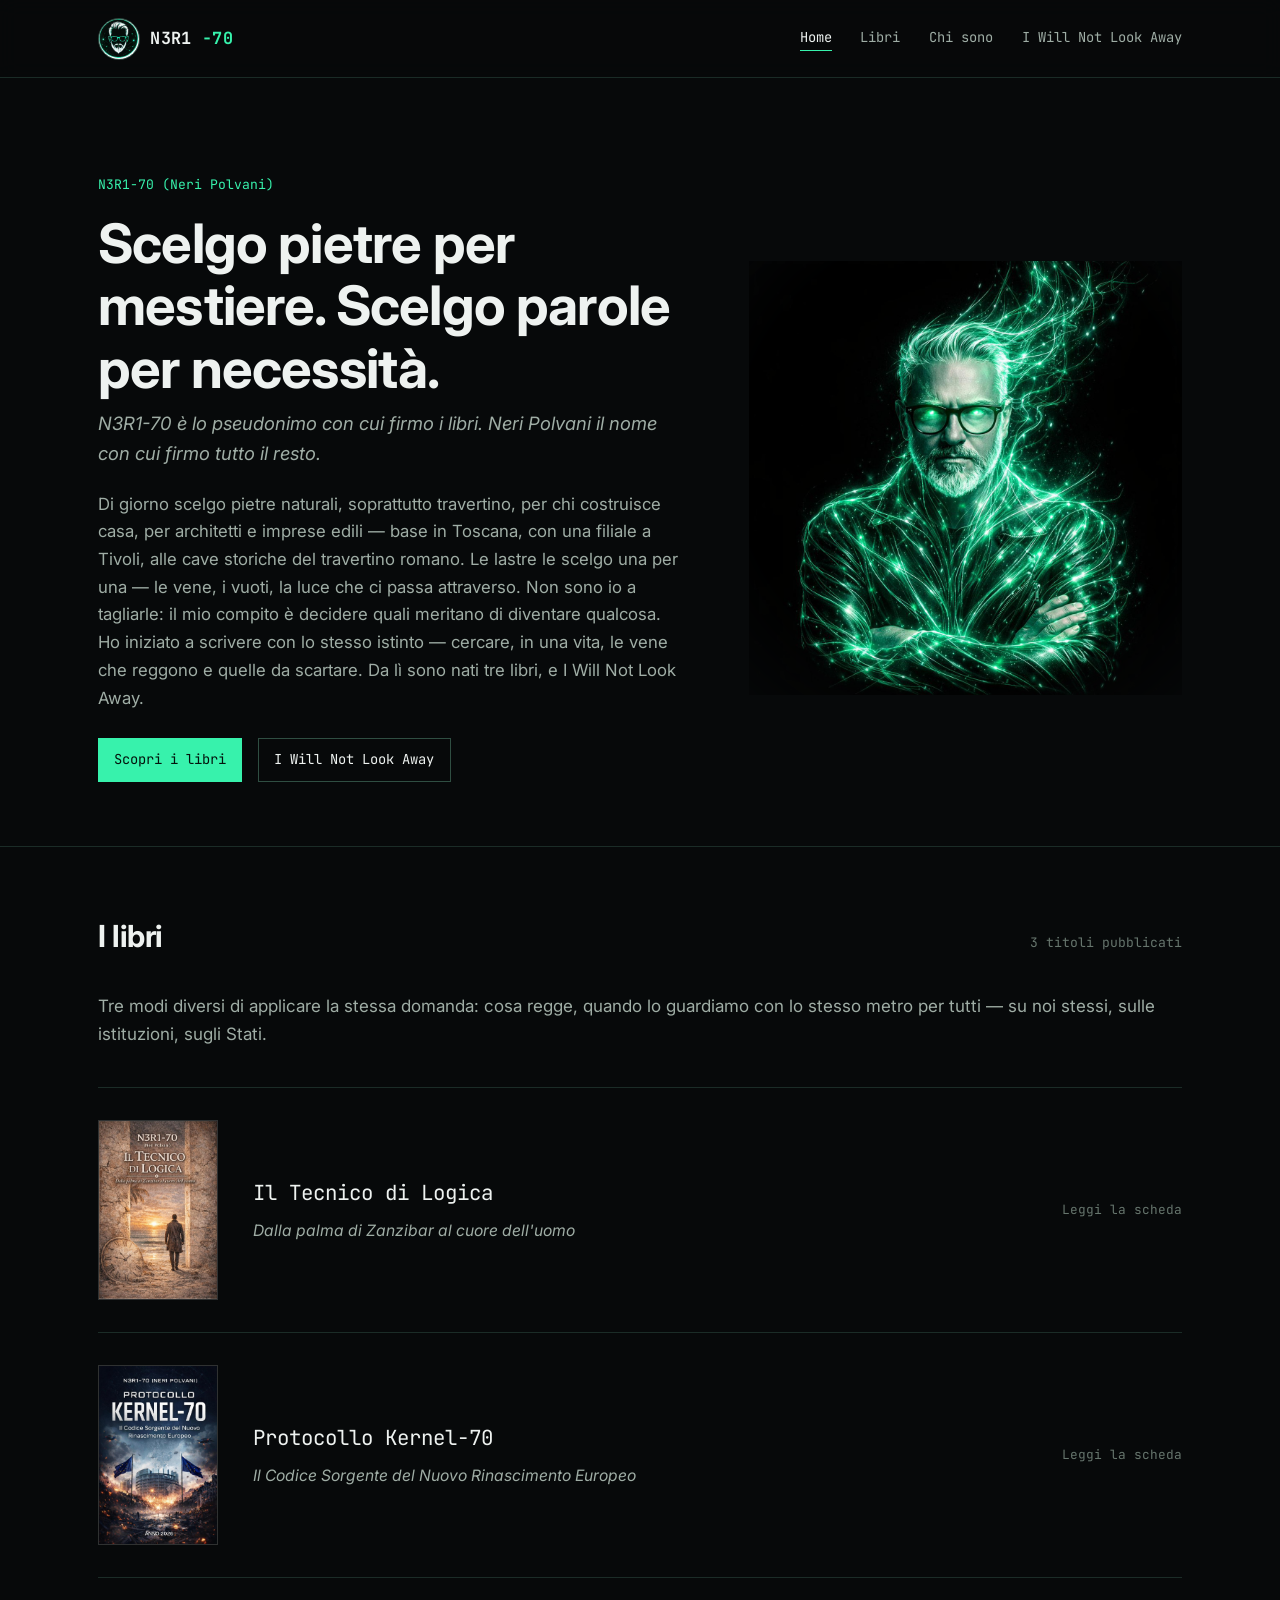
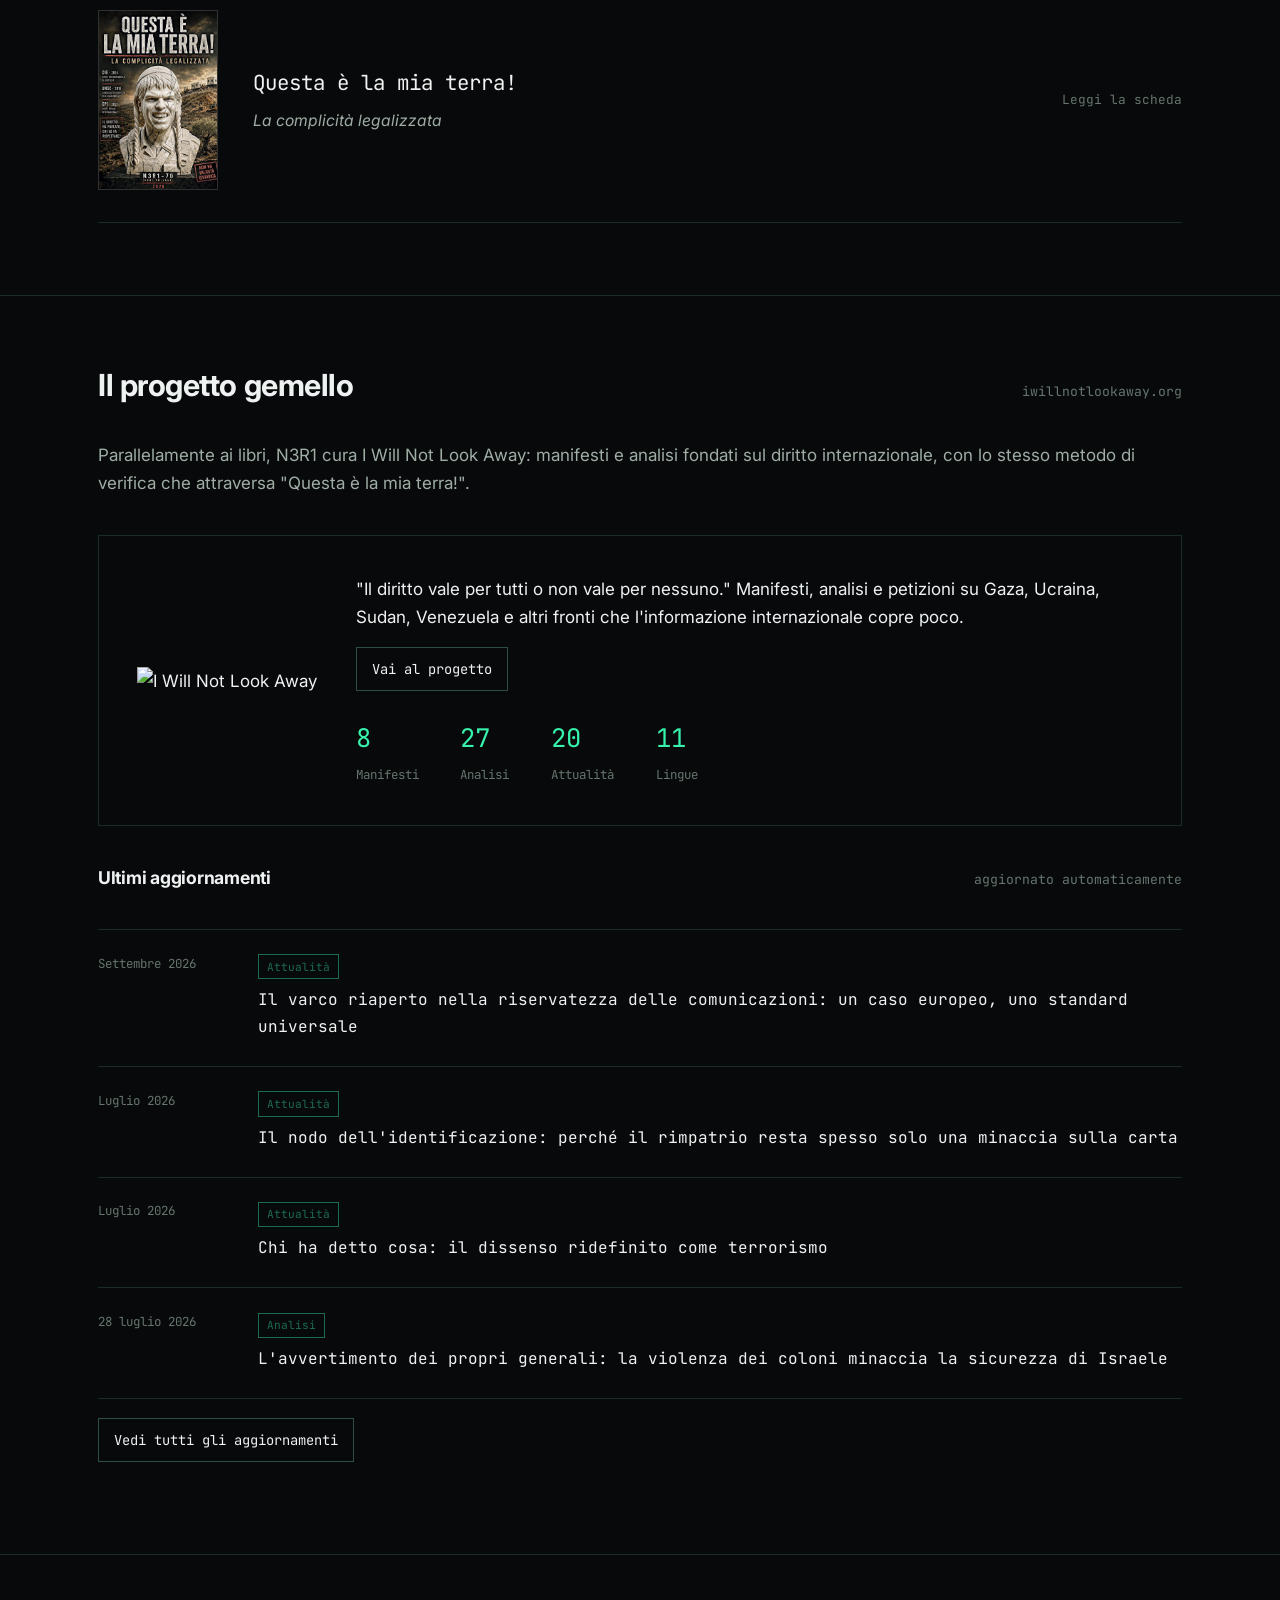
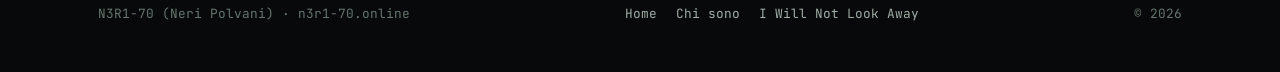
==== commit 9b454967: "Add files via upload" ====
--- a/index.html
+++ b/index.html
@@ -46,7 +46,7 @@
       <span class="eyebrow-id">N3R1-70 (Neri Polvani)</span>
       <h1>Scelgo pietre per mestiere. Scelgo parole per necessità.</h1>
       <p class="subtitle">N3R1-70 è lo pseudonimo con cui firmo i libri. Neri Polvani il nome con cui firmo tutto il resto.</p>
-      <p class="lede">Di giorno scelgo pietre naturali, soprattutto travertino, per chi costruisce casa, per architetti e imprese edili — oggi quasi solo in Toscana, con qualche progetto rimasto oltreoceano. Le lastre le scelgo una per una — le vene, i vuoti, la luce che ci passa attraverso. Non sono io a tagliarle: il mio compito è decidere quali meritano di diventare qualcosa. Ho iniziato a scrivere con lo stesso istinto — cercare, in una vita, le vene che reggono e quelle da scartare. Da lì sono nati tre libri, e I Will Not Look Away.</p>
+      <p class="lede">Di giorno scelgo pietre naturali, soprattutto travertino, per chi costruisce casa, per architetti e imprese edili — base in Toscana, con una filiale a Tivoli, alle cave storiche del travertino romano. Le lastre le scelgo una per una — le vene, i vuoti, la luce che ci passa attraverso. Non sono io a tagliarle: il mio compito è decidere quali meritano di diventare qualcosa. Ho iniziato a scrivere con lo stesso istinto — cercare, in una vita, le vene che reggono e quelle da scartare. Da lì sono nati tre libri, e I Will Not Look Away.</p>
       <div class="hero-actions">
         <a class="btn btn-solid" href="#libri">Scopri i libri</a>
         <a class="btn" href="iwillnotlookaway.html">I Will Not Look Away</a>
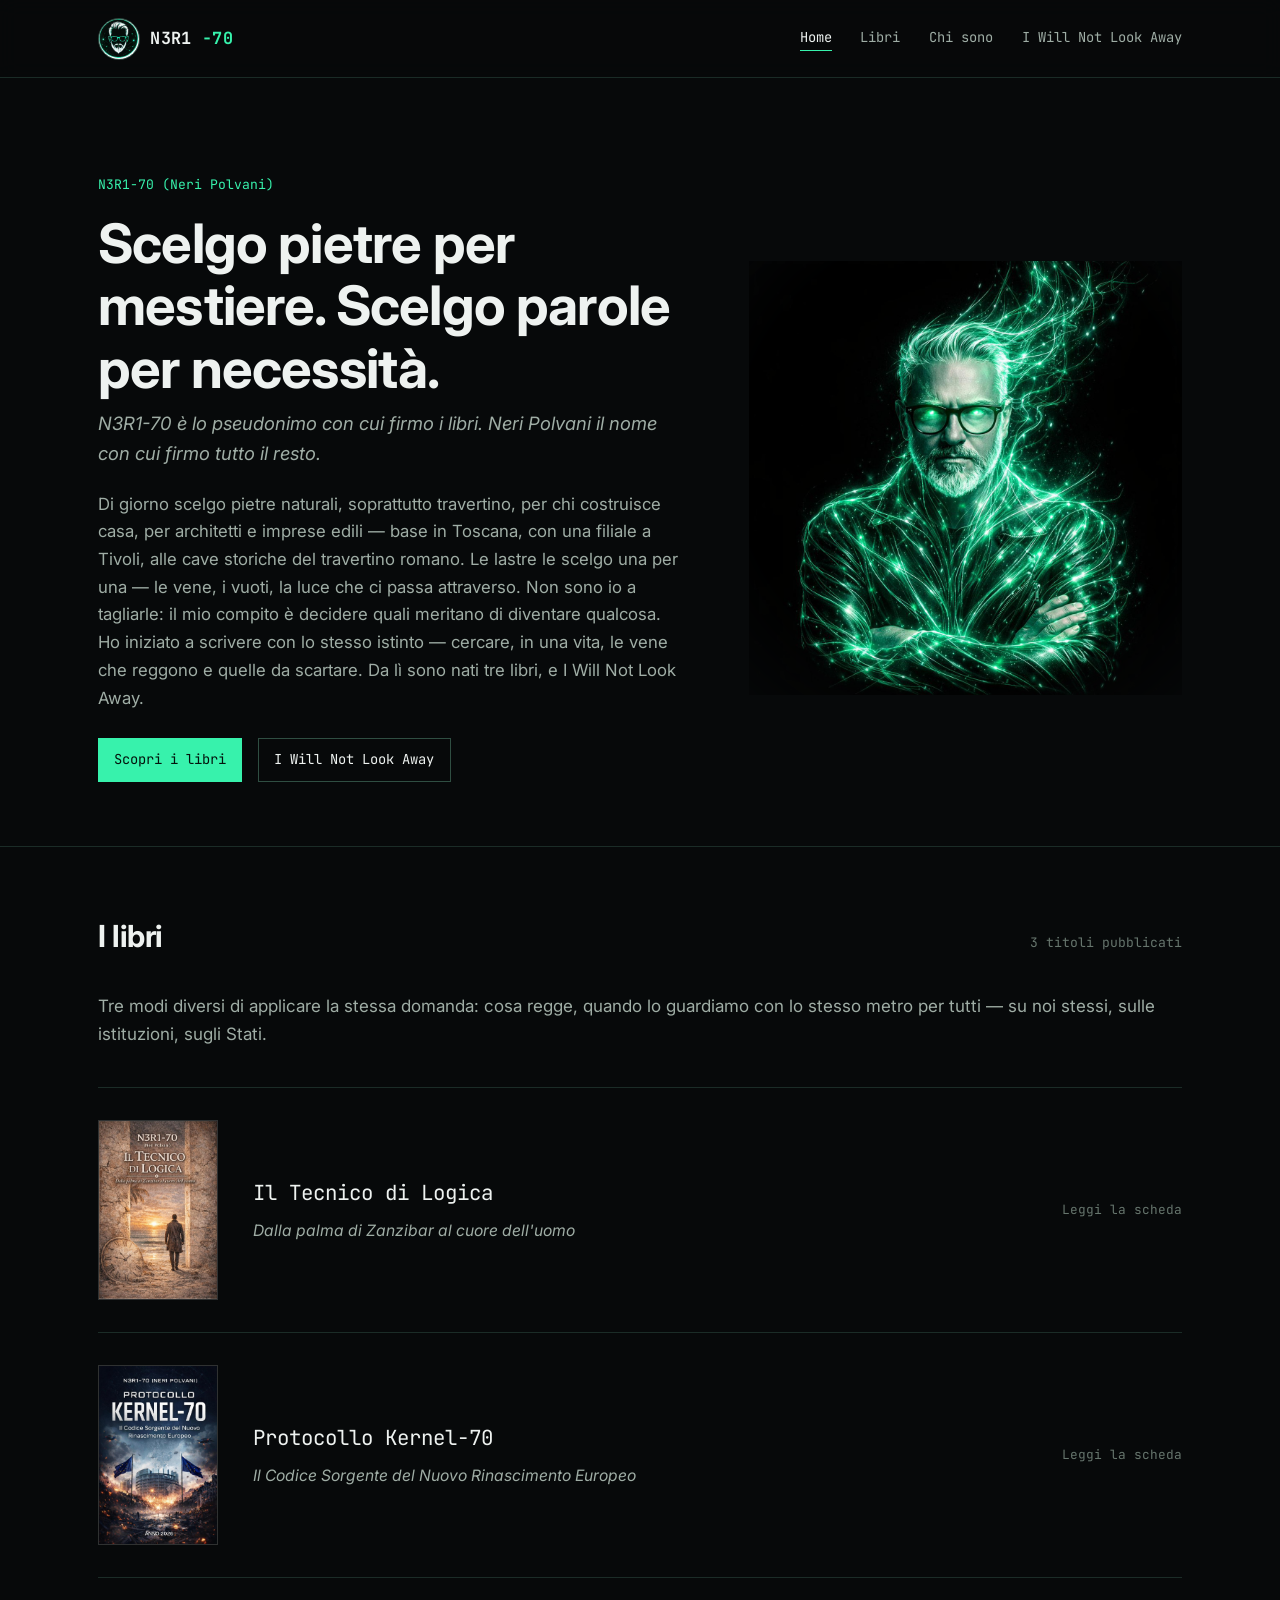
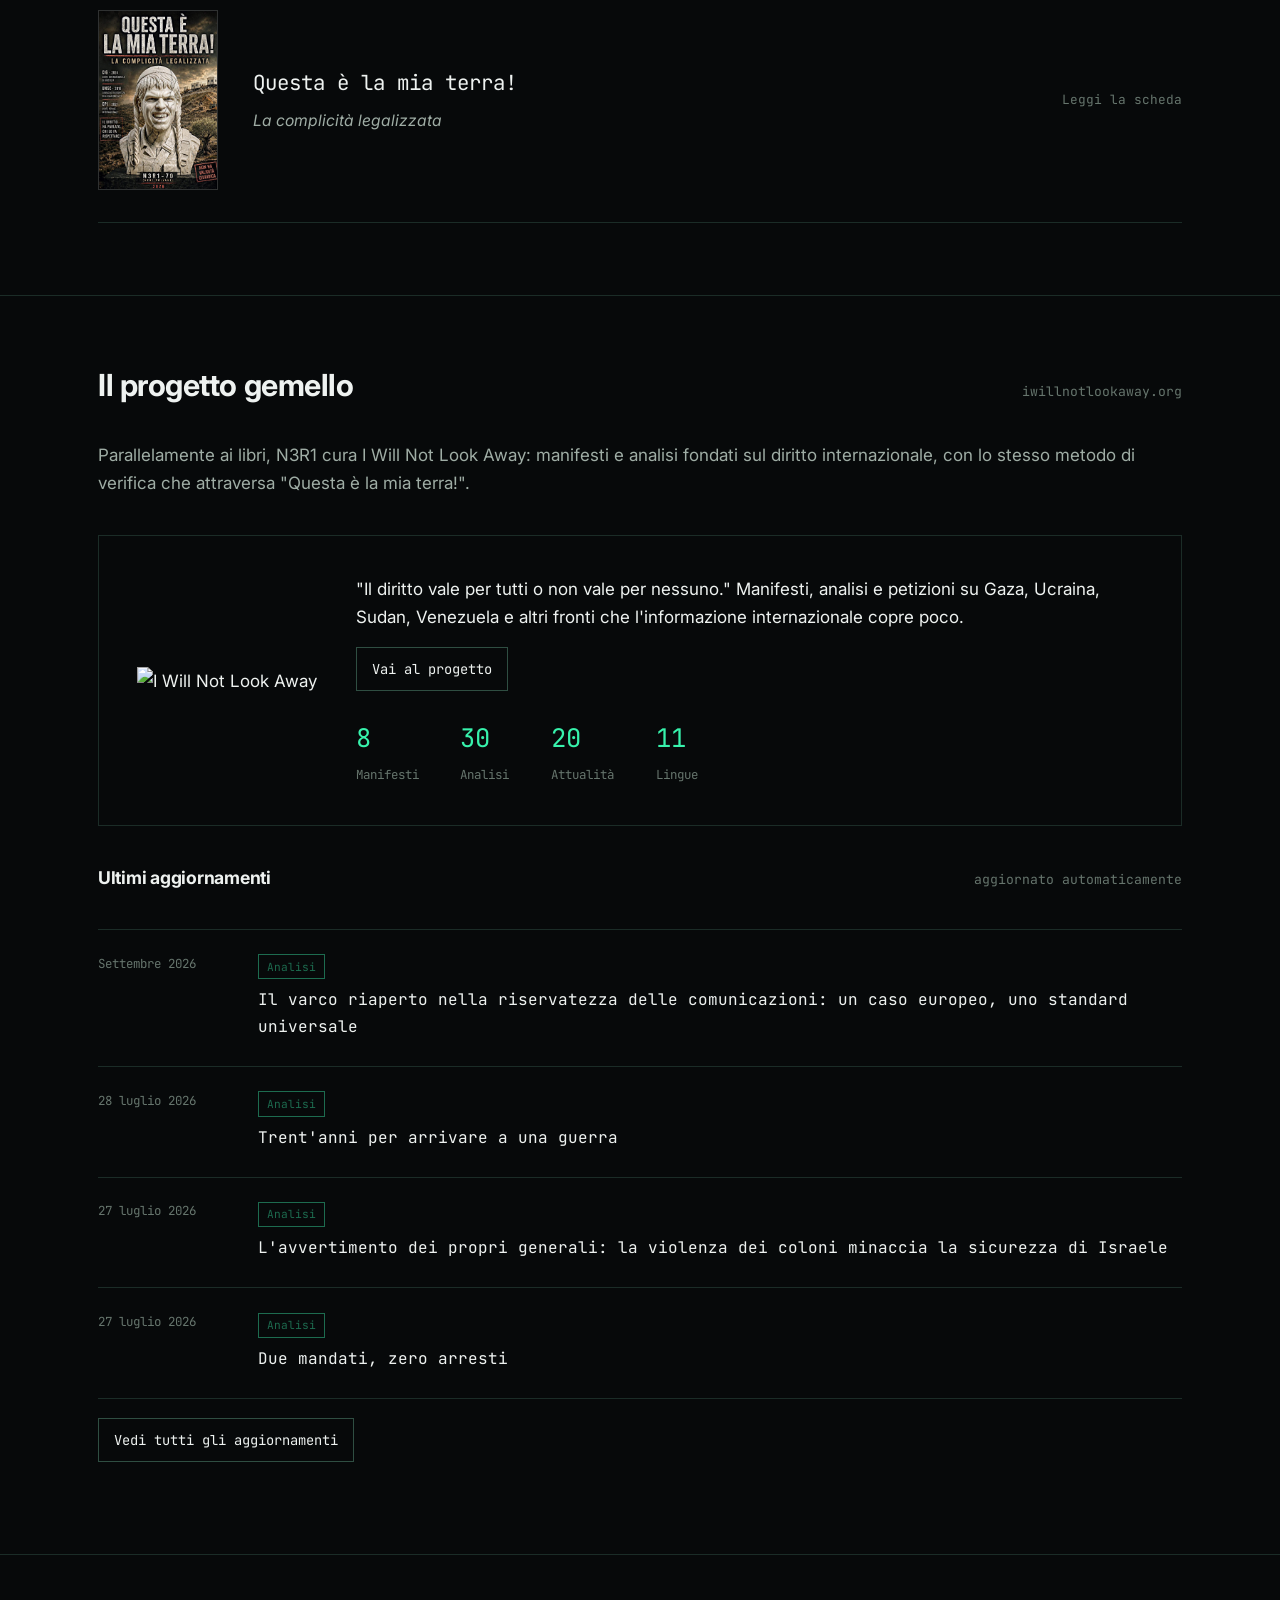
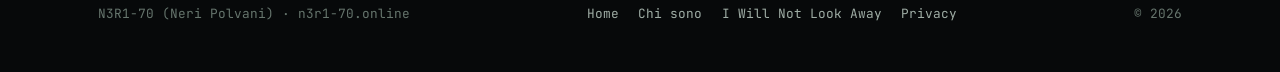
==== commit 633d04da: "n3r1-70-aggiornamento14" ====
--- a/index.html
+++ b/index.html
@@ -18,6 +18,7 @@
 <link rel="preconnect" href="https://fonts.gstatic.com" crossorigin>
 <link href="https://fonts.googleapis.com/css2?family=Inter:ital,wght@0,400;0,500;0,600;0,700;1,400;1,600&family=JetBrains+Mono:wght@400;500;700&display=swap" rel="stylesheet">
 <link rel="stylesheet" href="css/style.css">
+<script defer src="https://cloud.umami.is/script.js" data-website-id="398dc378-3fe2-4c1c-8b6f-a6786d5a2406"></script>
 
 </head>
 <body>
@@ -135,6 +136,7 @@
       <a href="index.html">Home</a>
       <a href="chi-sono.html">Chi sono</a>
       <a href="iwillnotlookaway.html">I Will Not Look Away</a>
+      <a href="privacy.html">Privacy</a>
     </div>
     <span>&copy; 2026</span>
   </div>
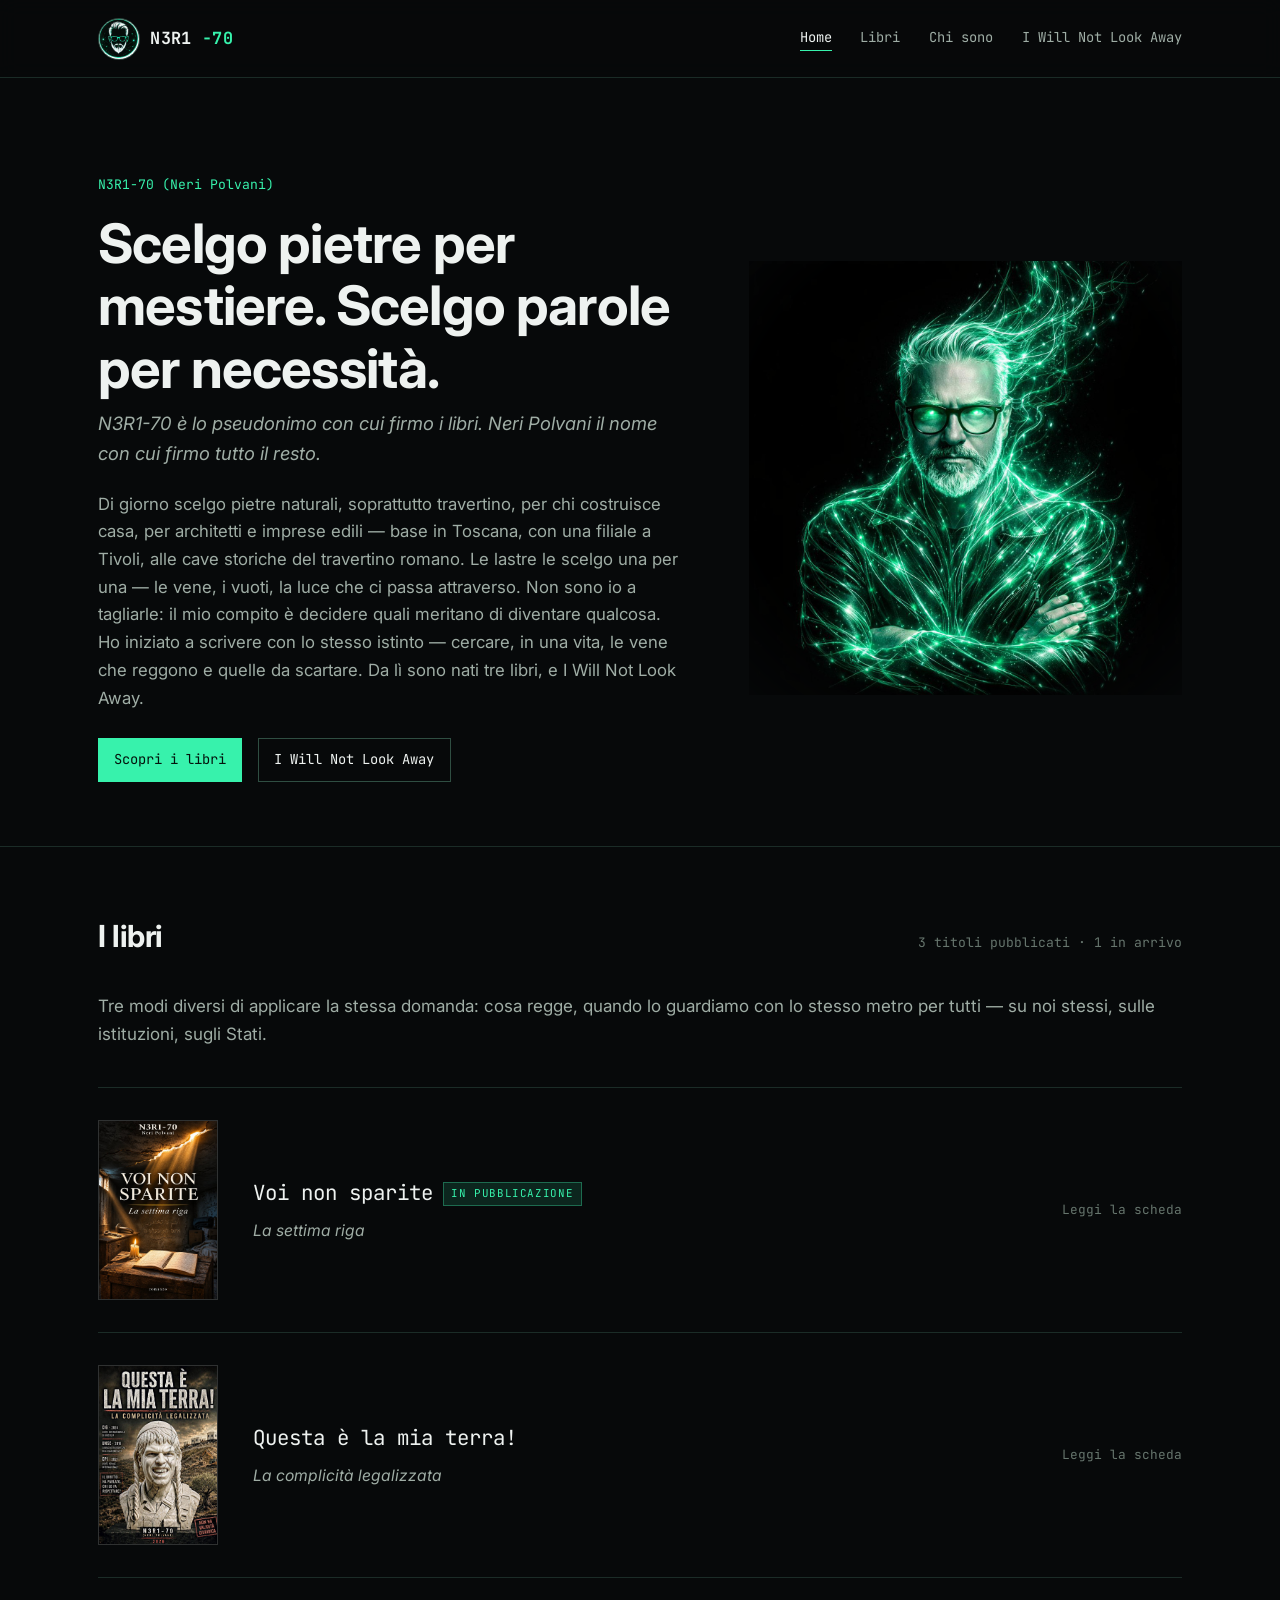
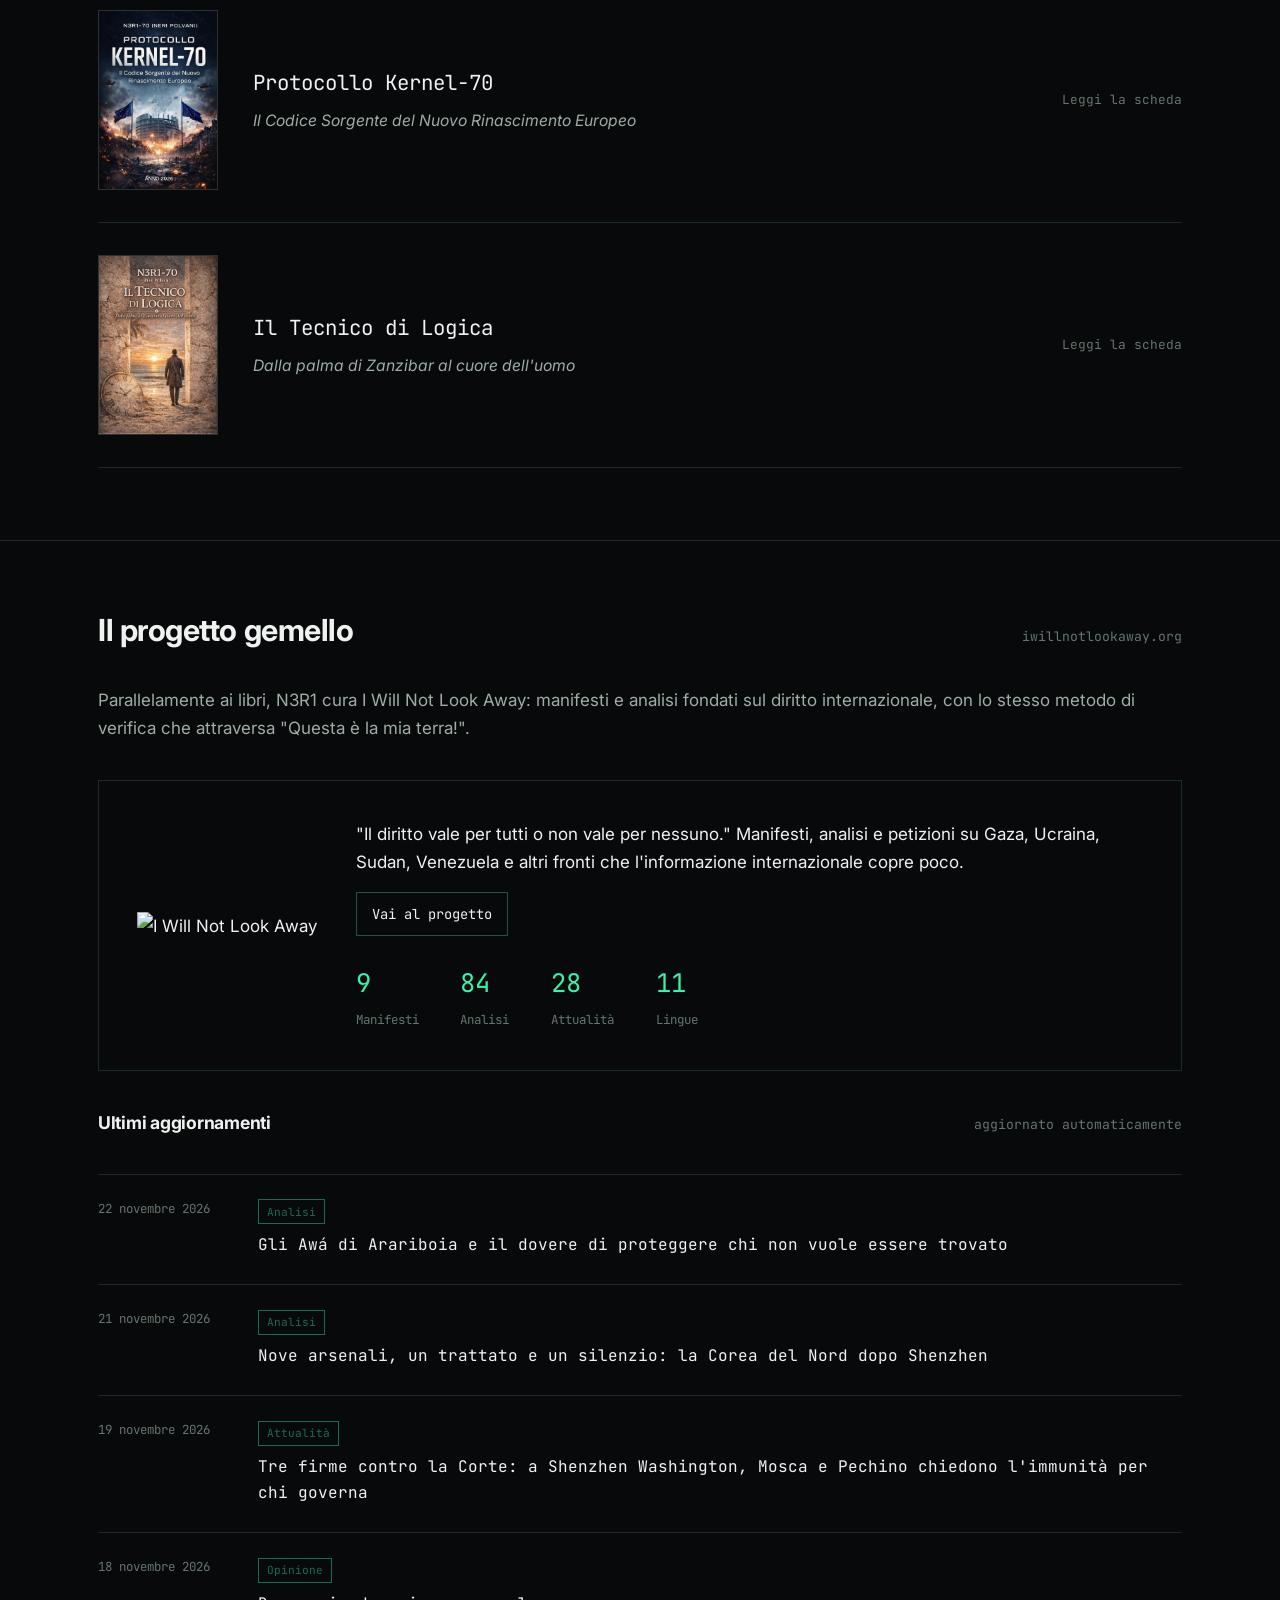
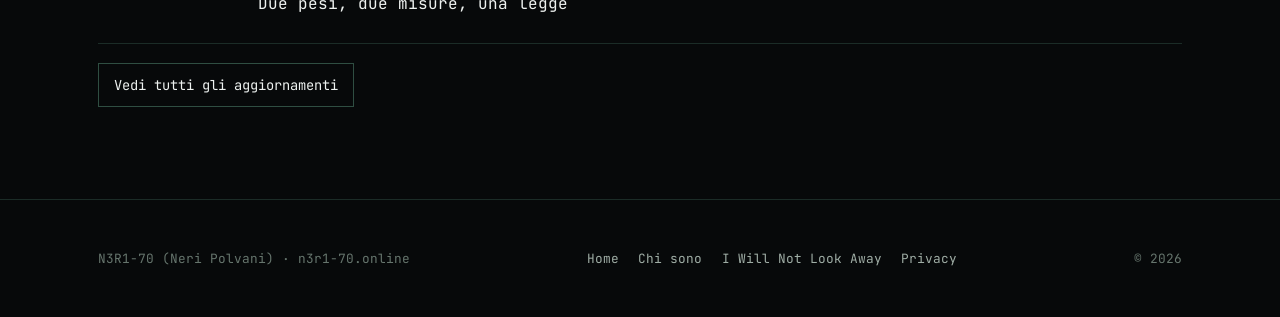
==== commit 43552caa: "Aggiunge il romanzo Voi non sparite (in pubblicazione) e ordina i libri dal più recente Co-Authored-" ====
--- a/index.html
+++ b/index.html
@@ -4,10 +4,10 @@
 <meta charset="utf-8">
 <meta name="viewport" content="width=device-width, initial-scale=1">
 <title>N3R1-70 (Neri Polvani) — Il Tecnico di Logica | Libri e I Will Not Look Away</title>
-<meta name="description" content="Sito di N3R1-70 (Neri Polvani): i libri Il Tecnico di Logica, Protocollo Kernel-70, Questa è la mia terra!, e il progetto I Will Not Look Away.">
+<meta name="description" content="Sito di N3R1-70 (Neri Polvani): i libri Il Tecnico di Logica, Protocollo Kernel-70, Questa è la mia terra!, Voi non sparite, e il progetto I Will Not Look Away.">
 <link rel="canonical" href="https://n3r1-70.online/index.html">
 <meta property="og:title" content="N3R1-70 (Neri Polvani) — Il Tecnico di Logica | Libri e I Will Not Look Away">
-<meta property="og:description" content="Sito di N3R1-70 (Neri Polvani): i libri Il Tecnico di Logica, Protocollo Kernel-70, Questa è la mia terra!, e il progetto I Will Not Look Away.">
+<meta property="og:description" content="Sito di N3R1-70 (Neri Polvani): i libri Il Tecnico di Logica, Protocollo Kernel-70, Questa è la mia terra!, Voi non sparite, e il progetto I Will Not Look Away.">
 <meta property="og:type" content="website">
 <meta property="og:url" content="https://n3r1-70.online/index.html">
 <meta property="og:image" content="https://n3r1-70.online/images/hero-portrait.jpg">
@@ -63,16 +63,24 @@
   <div class="shell">
     <div class="section-head">
       <h2>I libri</h2>
-      <span class="section-note">3 titoli pubblicati</span>
+      <span class="section-note">3 titoli pubblicati · 1 in arrivo</span>
     </div>
     <p class="section-intro">Tre modi diversi di applicare la stessa domanda: cosa regge, quando lo guardiamo con lo stesso metro per tutti — su noi stessi, sulle istituzioni, sugli Stati.</p>
 
     <div class="book-index">
-      <a class="book-row" href="libro-tecnico-di-logica.html">
-        <img class="book-thumb" src="images/covers/cover-tecnico-di-logica.jpg" alt="Copertina de Il Tecnico di Logica">
+      <a class="book-row" href="libro-voi-non-sparite.html">
+        <img class="book-thumb" src="images/covers/cover-voi-non-sparite.jpg" alt="Copertina di Voi non sparite">
         <span>
-          <span class="book-row-title" style="display:block;">Il Tecnico di Logica</span>
-          <span class="book-row-sub">Dalla palma di Zanzibar al cuore dell'uomo</span>
+          <span class="book-row-title" style="display:block;">Voi non sparite<span class="badge-pending">In pubblicazione</span></span>
+          <span class="book-row-sub">La settima riga</span>
+        </span>
+        <span class="book-row-cta">Leggi la scheda</span>
+      </a>
+      <a class="book-row" href="libro-questa-e-la-mia-terra.html">
+        <img class="book-thumb" src="images/covers/cover-questa-e-la-mia-terra.jpg" alt="Copertina di Questa è la mia terra!">
+        <span>
+          <span class="book-row-title" style="display:block;">Questa è la mia terra!</span>
+          <span class="book-row-sub">La complicità legalizzata</span>
         </span>
         <span class="book-row-cta">Leggi la scheda</span>
       </a>
@@ -84,11 +92,11 @@
         </span>
         <span class="book-row-cta">Leggi la scheda</span>
       </a>
-      <a class="book-row" href="libro-questa-e-la-mia-terra.html">
-        <img class="book-thumb" src="images/covers/cover-questa-e-la-mia-terra.jpg" alt="Copertina di Questa è la mia terra!">
+      <a class="book-row" href="libro-tecnico-di-logica.html">
+        <img class="book-thumb" src="images/covers/cover-tecnico-di-logica.jpg" alt="Copertina de Il Tecnico di Logica">
         <span>
-          <span class="book-row-title" style="display:block;">Questa è la mia terra!</span>
-          <span class="book-row-sub">La complicità legalizzata</span>
+          <span class="book-row-title" style="display:block;">Il Tecnico di Logica</span>
+          <span class="book-row-sub">Dalla palma di Zanzibar al cuore dell'uomo</span>
         </span>
         <span class="book-row-cta">Leggi la scheda</span>
       </a>
--- a/css/style.css
+++ b/css/style.css
@@ -644,3 +644,27 @@
 @media (prefers-reduced-motion: reduce){
   *{ animation-duration: 0.001ms !important; animation-iteration-count: 1 !important; transition-duration: 0.001ms !important; }
 }
+
+/* ----------------------------- stato "in pubblicazione" ----------------------------- */
+/* Per togliere lo stato: rimuovere .badge-pending dalle righe e .pending-note dalla scheda. */
+
+.badge-pending{
+  display: inline-block;
+  font-family: var(--font-mono);
+  font-size: 0.68rem;
+  letter-spacing: 0.06em;
+  text-transform: uppercase;
+  color: var(--accent);
+  border: 1px solid var(--accent-dim);
+  background: var(--accent-soft);
+  padding: 0.15rem 0.45rem;
+  margin-left: 0.6rem;
+  vertical-align: middle;
+}
+
+.pending-note{
+  font-family: var(--font-mono);
+  font-size: 0.8rem;
+  color: var(--text-muted);
+  margin-top: 0.9rem;
+}
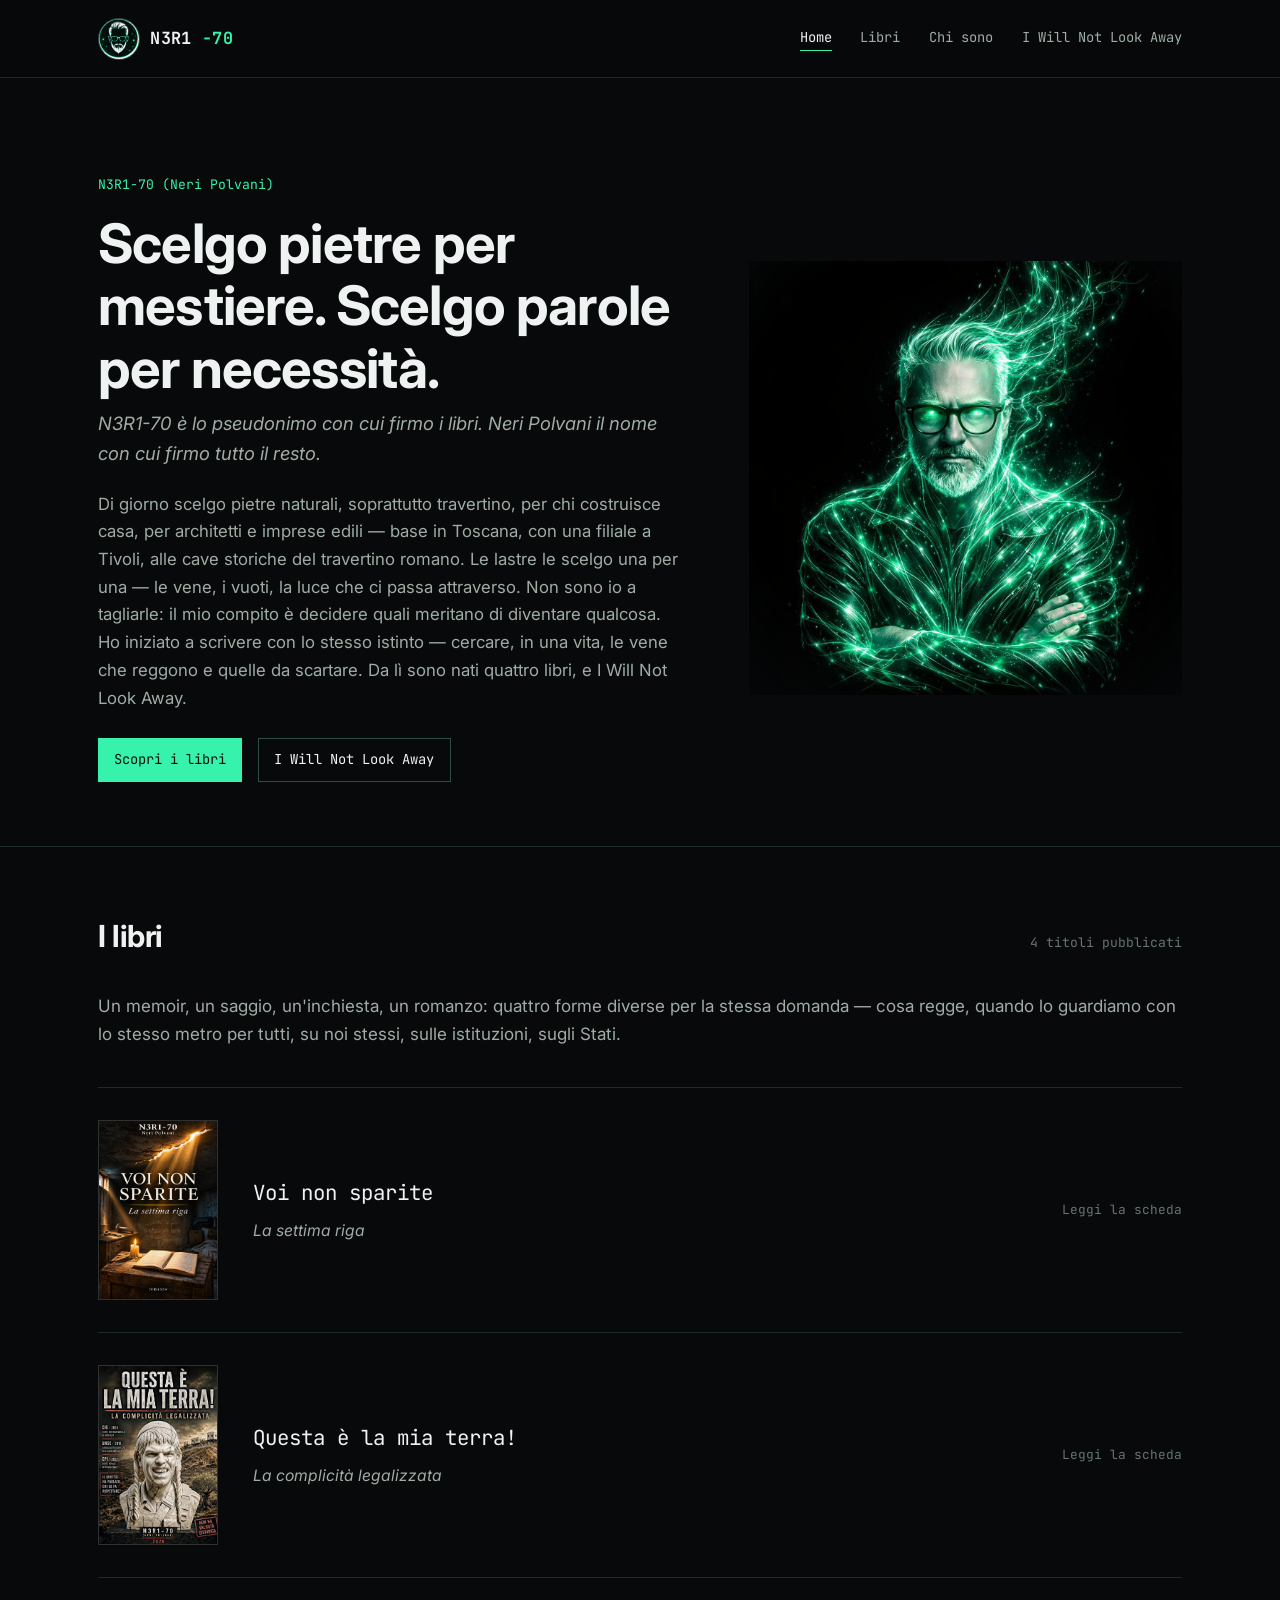
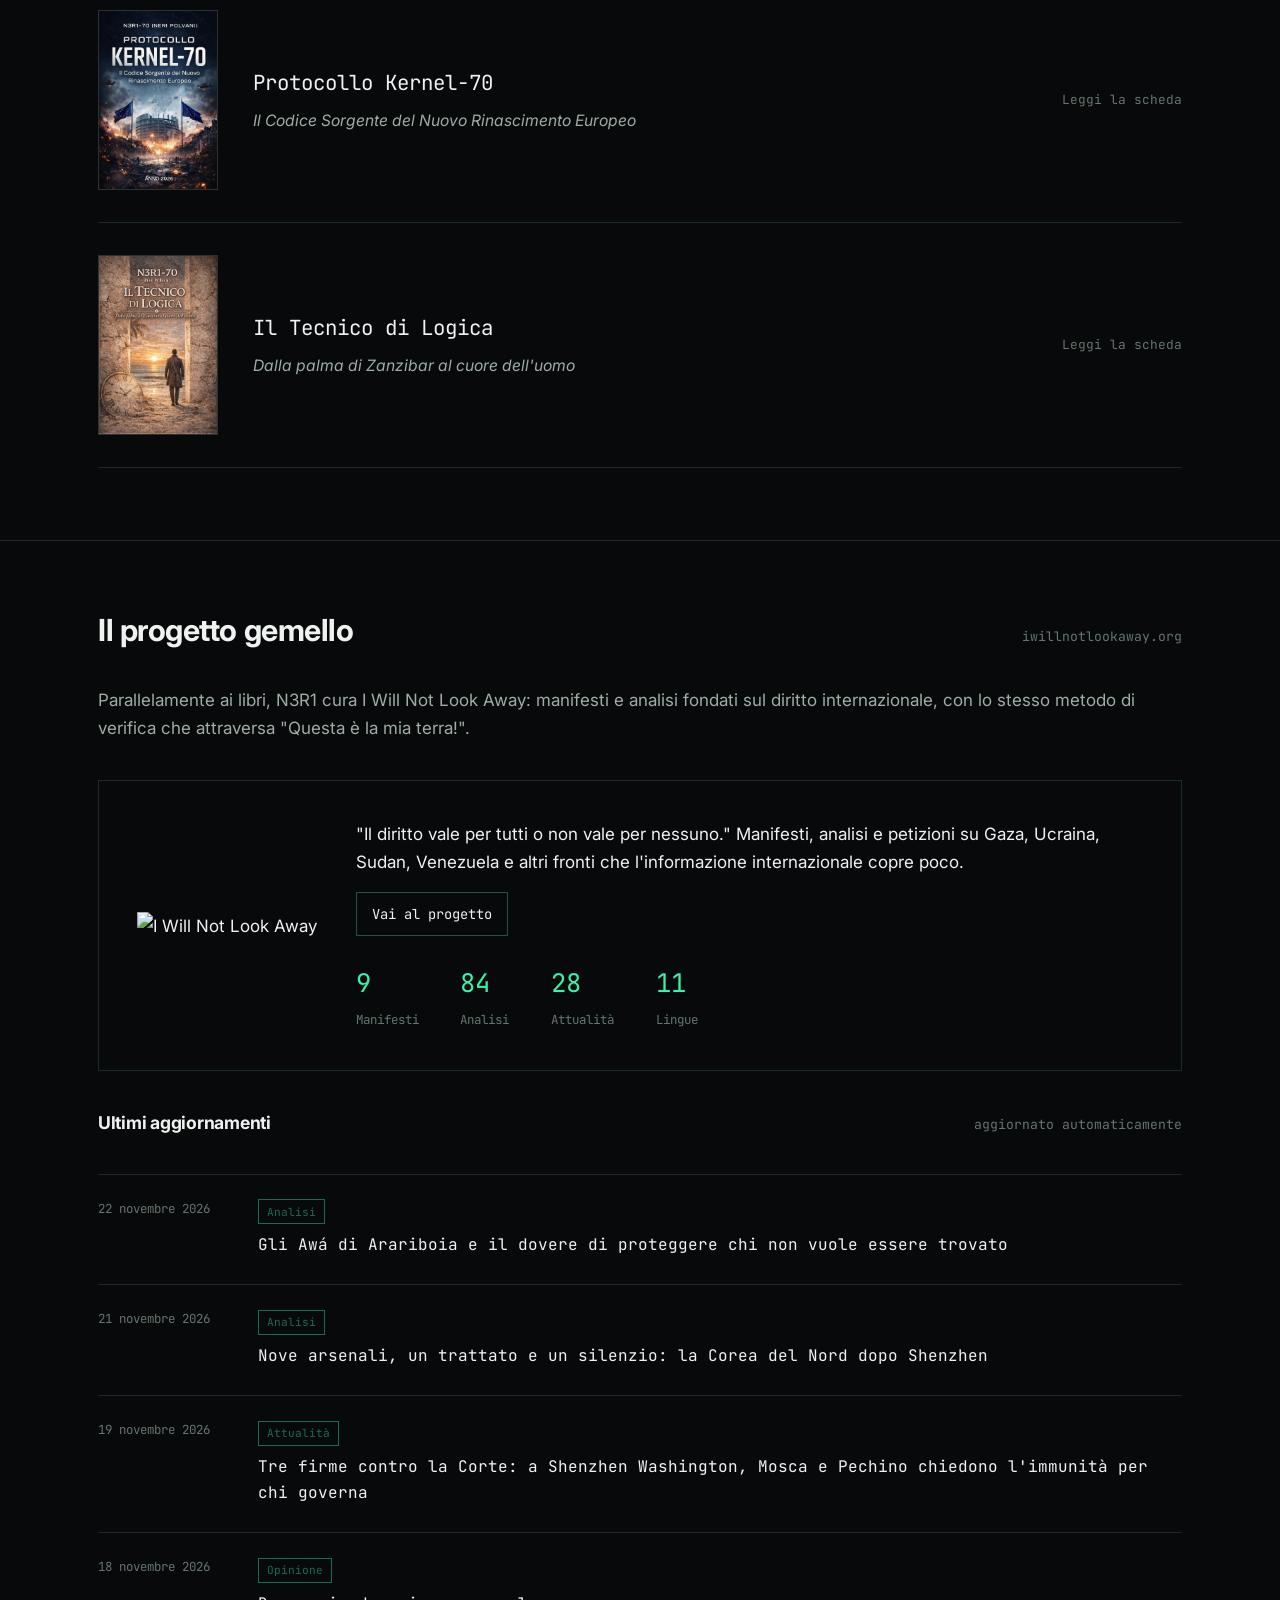
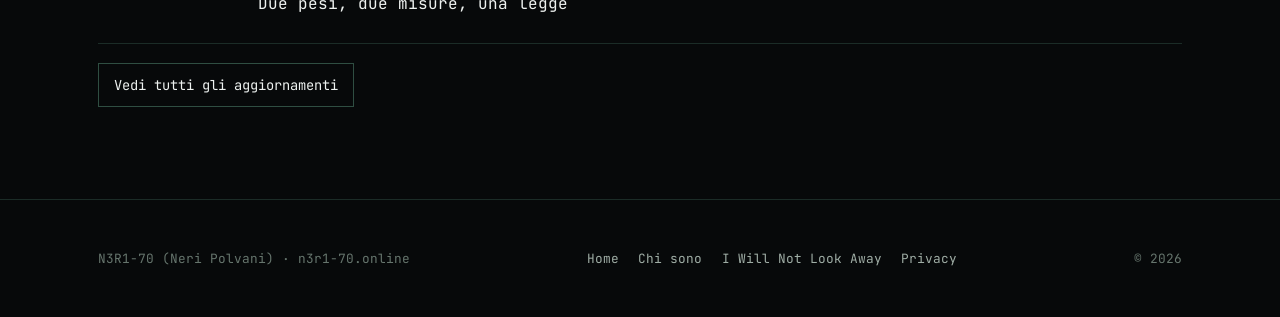
==== commit c6d15337: "Voi non sparite disponibile su Amazon: link acquisto, rimosse etichette, testi aggiornati a quattro " ====
--- a/index.html
+++ b/index.html
@@ -47,7 +47,7 @@
       <span class="eyebrow-id">N3R1-70 (Neri Polvani)</span>
       <h1>Scelgo pietre per mestiere. Scelgo parole per necessità.</h1>
       <p class="subtitle">N3R1-70 è lo pseudonimo con cui firmo i libri. Neri Polvani il nome con cui firmo tutto il resto.</p>
-      <p class="lede">Di giorno scelgo pietre naturali, soprattutto travertino, per chi costruisce casa, per architetti e imprese edili — base in Toscana, con una filiale a Tivoli, alle cave storiche del travertino romano. Le lastre le scelgo una per una — le vene, i vuoti, la luce che ci passa attraverso. Non sono io a tagliarle: il mio compito è decidere quali meritano di diventare qualcosa. Ho iniziato a scrivere con lo stesso istinto — cercare, in una vita, le vene che reggono e quelle da scartare. Da lì sono nati tre libri, e I Will Not Look Away.</p>
+      <p class="lede">Di giorno scelgo pietre naturali, soprattutto travertino, per chi costruisce casa, per architetti e imprese edili — base in Toscana, con una filiale a Tivoli, alle cave storiche del travertino romano. Le lastre le scelgo una per una — le vene, i vuoti, la luce che ci passa attraverso. Non sono io a tagliarle: il mio compito è decidere quali meritano di diventare qualcosa. Ho iniziato a scrivere con lo stesso istinto — cercare, in una vita, le vene che reggono e quelle da scartare. Da lì sono nati quattro libri, e I Will Not Look Away.</p>
       <div class="hero-actions">
         <a class="btn btn-solid" href="#libri">Scopri i libri</a>
         <a class="btn" href="iwillnotlookaway.html">I Will Not Look Away</a>
@@ -63,15 +63,15 @@
   <div class="shell">
     <div class="section-head">
       <h2>I libri</h2>
-      <span class="section-note">3 titoli pubblicati · 1 in arrivo</span>
+      <span class="section-note">4 titoli pubblicati</span>
     </div>
-    <p class="section-intro">Tre modi diversi di applicare la stessa domanda: cosa regge, quando lo guardiamo con lo stesso metro per tutti — su noi stessi, sulle istituzioni, sugli Stati.</p>
+    <p class="section-intro">Un memoir, un saggio, un'inchiesta, un romanzo: quattro forme diverse per la stessa domanda — cosa regge, quando lo guardiamo con lo stesso metro per tutti, su noi stessi, sulle istituzioni, sugli Stati.</p>
 
     <div class="book-index">
       <a class="book-row" href="libro-voi-non-sparite.html">
         <img class="book-thumb" src="images/covers/cover-voi-non-sparite.jpg" alt="Copertina di Voi non sparite">
         <span>
-          <span class="book-row-title" style="display:block;">Voi non sparite<span class="badge-pending">In pubblicazione</span></span>
+          <span class="book-row-title" style="display:block;">Voi non sparite</span>
           <span class="book-row-sub">La settima riga</span>
         </span>
         <span class="book-row-cta">Leggi la scheda</span>
